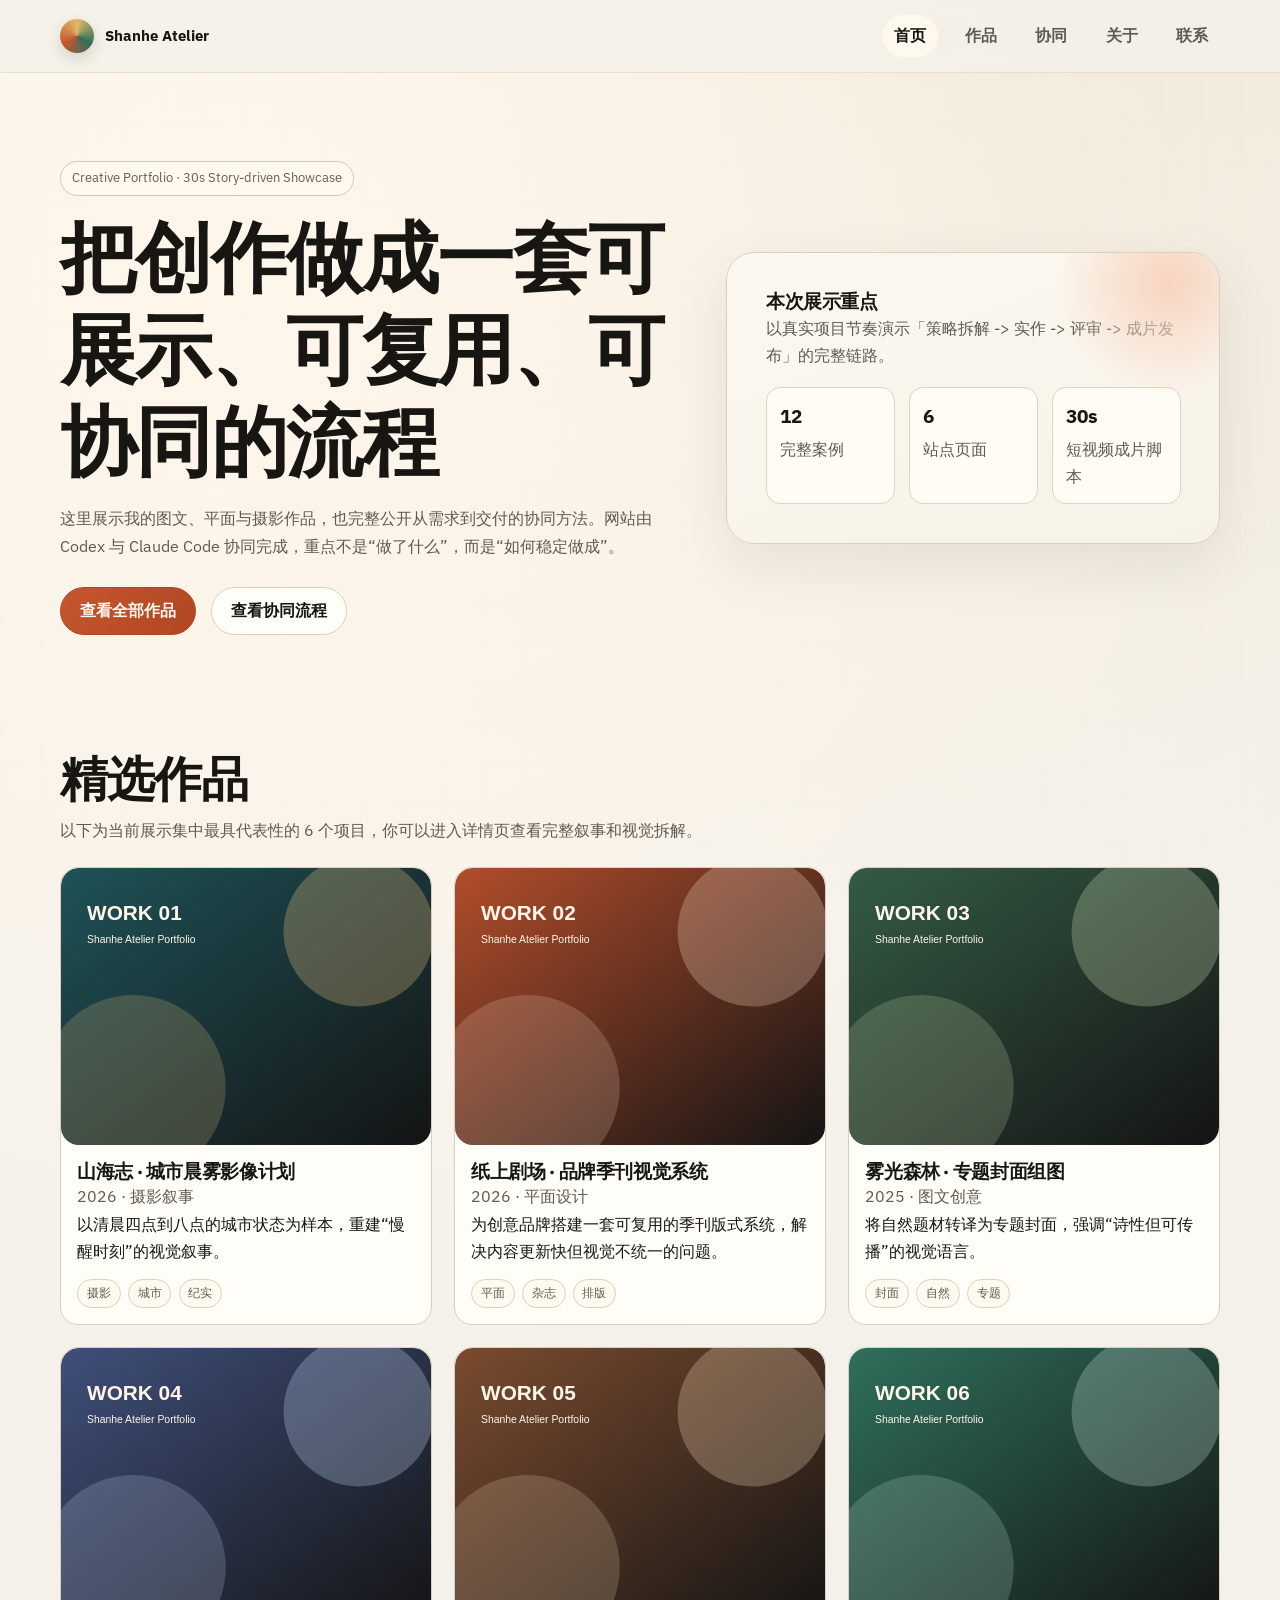
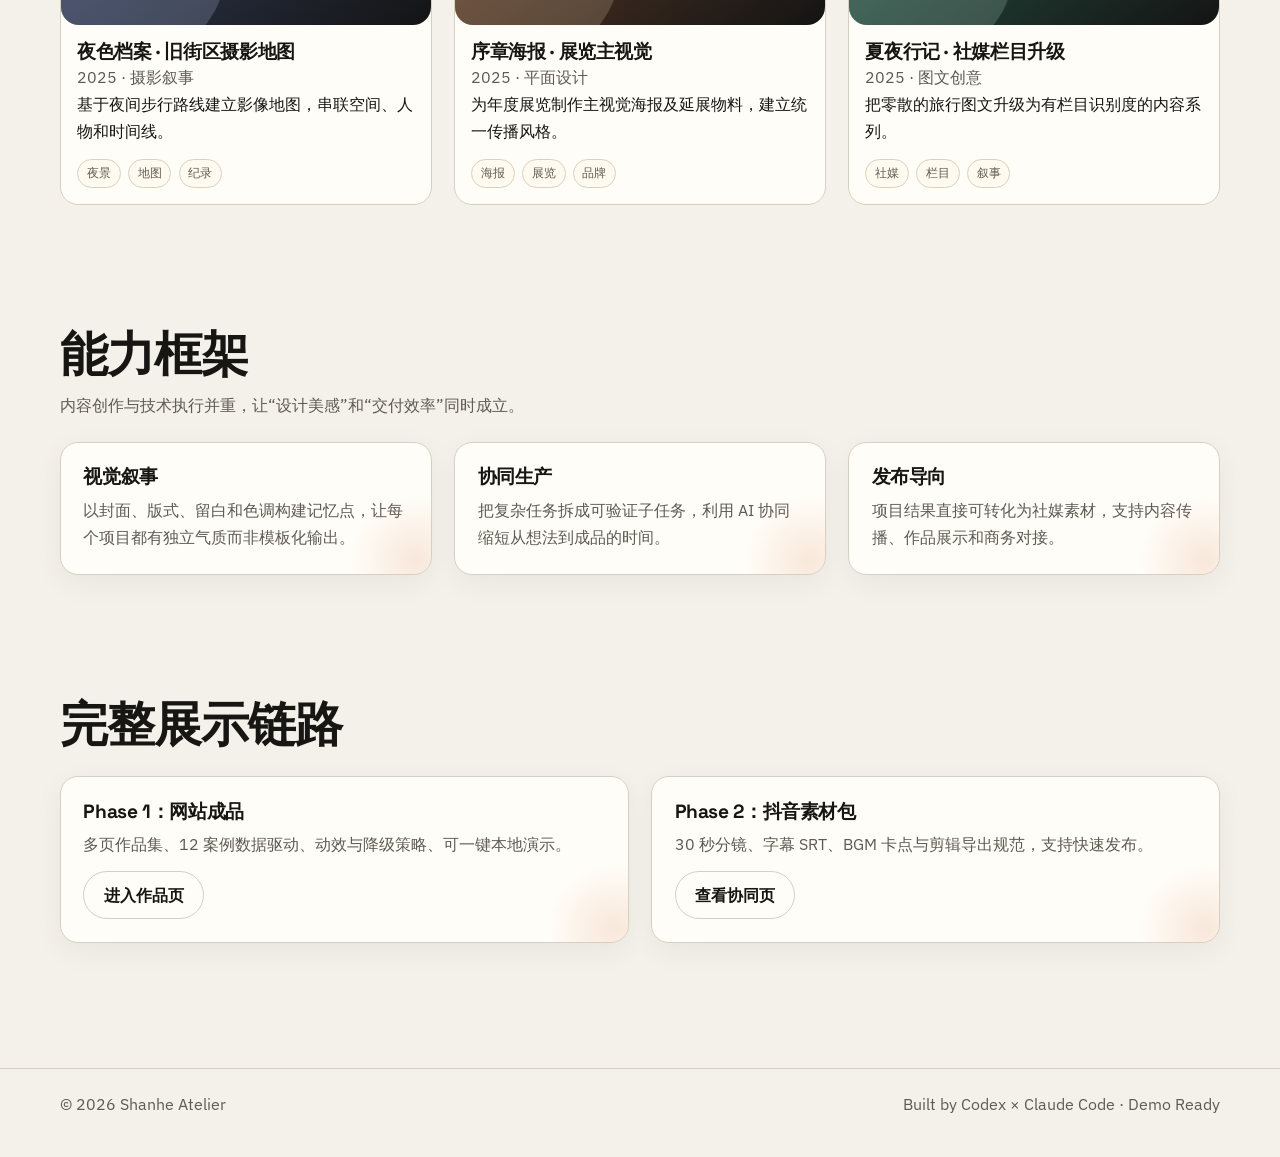
==== index.html @ 31ae5da5 "Add files via upload" ====
<!doctype html>
<html lang="zh-CN">
  <head>
    <meta charset="UTF-8">
    <meta name="viewport" content="width=device-width, initial-scale=1.0">
    <title>Shanhe Atelier · 个人创作作品集</title>
    <meta name="description" content="个人创作作品集官网，展示图文、平面与摄影案例，同时呈现 Codex 与 Claude Code 的协同创作能力。">
    <link rel="preconnect" href="https://fonts.googleapis.com">
    <link rel="preconnect" href="https://fonts.gstatic.com" crossorigin>
    <link href="https://fonts.googleapis.com/css2?family=IBM+Plex+Sans:wght@400;500;600;700&family=Space+Grotesk:wght@500;700&display=swap" rel="stylesheet">
    <link rel="stylesheet" href="./styles.css">
  </head>
  <body>
    <div class="site-shell">
      <header class="topbar">
        <div class="container topbar-inner">
          <a class="brand" href="index.html">
            <span class="brand-mark parallax"></span>
            <span>Shanhe Atelier</span>
          </a>
          <button class="menu-toggle" aria-label="展开菜单" aria-expanded="false">☰</button>
          <nav class="nav">
            <a href="index.html">首页</a>
            <a href="works.html">作品</a>
            <a href="collaboration.html">协同</a>
            <a href="about.html">关于</a>
            <a href="contact.html">联系</a>
          </nav>
        </div>
      </header>

      <main>
        <section class="hero">
          <div class="container hero-grid">
            <div>
              <span class="eyebrow reveal">Creative Portfolio · 30s Story-driven Showcase</span>
              <h1 class="reveal">把创作做成一套可展示、可复用、可协同的流程</h1>
              <p class="reveal">
                这里展示我的图文、平面与摄影作品，也完整公开从需求到交付的协同方法。网站由
                Codex 与 Claude Code 协同完成，重点不是“做了什么”，而是“如何稳定做成”。
              </p>
              <div class="hero-cta reveal">
                <a class="btn btn-primary" href="works.html">查看全部作品</a>
                <a class="btn" href="collaboration.html">查看协同流程</a>
              </div>
            </div>

            <aside class="hero-panel floaty reveal">
              <h3>本次展示重点</h3>
              <p class="muted">以真实项目节奏演示「策略拆解 -> 实作 -> 评审 -> 成片发布」的完整链路。</p>
              <div class="stats">
                <div class="stat">
                  <strong>12</strong>
                  <span class="muted">完整案例</span>
                </div>
                <div class="stat">
                  <strong>6</strong>
                  <span class="muted">站点页面</span>
                </div>
                <div class="stat">
                  <strong>30s</strong>
                  <span class="muted">短视频成片脚本</span>
                </div>
              </div>
            </aside>
          </div>
        </section>

        <section class="section">
          <div class="container">
            <div class="section-title reveal">
              <h2>精选作品</h2>
              <p>以下为当前展示集中最具代表性的 6 个项目，你可以进入详情页查看完整叙事和视觉拆解。</p>
            </div>
            <div id="featured-works" class="work-grid"></div>
          </div>
        </section>

        <section class="section">
          <div class="container">
            <div class="section-title reveal">
              <h2>能力框架</h2>
              <p>内容创作与技术执行并重，让“设计美感”和“交付效率”同时成立。</p>
            </div>
            <div class="grid-3 stagger">
              <article class="card reveal">
                <h3>视觉叙事</h3>
                <p>以封面、版式、留白和色调构建记忆点，让每个项目都有独立气质而非模板化输出。</p>
              </article>
              <article class="card reveal">
                <h3>协同生产</h3>
                <p>把复杂任务拆成可验证子任务，利用 AI 协同缩短从想法到成品的时间。</p>
              </article>
              <article class="card reveal">
                <h3>发布导向</h3>
                <p>项目结果直接可转化为社媒素材，支持内容传播、作品展示和商务对接。</p>
              </article>
            </div>
          </div>
        </section>

        <section class="section">
          <div class="container">
            <div class="section-title reveal">
              <h2>完整展示链路</h2>
            </div>
            <div class="grid-2">
              <article class="card reveal">
                <h3>Phase 1：网站成品</h3>
                <p>多页作品集、12 案例数据驱动、动效与降级策略、可一键本地演示。</p>
                <p style="margin-top:0.8rem;"><a class="btn" href="works.html">进入作品页</a></p>
              </article>
              <article class="card reveal">
                <h3>Phase 2：抖音素材包</h3>
                <p>30 秒分镜、字幕 SRT、BGM 卡点与剪辑导出规范，支持快速发布。</p>
                <p style="margin-top:0.8rem;"><a class="btn" href="collaboration.html">查看协同页</a></p>
              </article>
            </div>
          </div>
        </section>
      </main>

      <footer class="footer">
        <div class="container footer-inner">
          <p>© <span class="current-year"></span> Shanhe Atelier</p>
          <p>Built by Codex × Claude Code · Demo Ready</p>
        </div>
      </footer>
    </div>

    <script src="./data/works-data.js"></script>
    <script src="./data-loader.js"></script>
    <script src="./script.js"></script>
    <script src="./home.js"></script>
  </body>
</html>
---- styles.css ----
:root {
  --bg: #f4f1ea;
  --bg-alt: #ece6da;
  --surface: #fffdf7;
  --text: #171613;
  --muted: #5e5b53;
  --accent: #c4572f;
  --accent-soft: #f3d2bd;
  --line: #d7cfbf;
  --success: #2f6f5b;
  --shadow: 0 20px 60px rgba(23, 22, 19, 0.08);
  --radius: 18px;
  --radius-lg: 28px;
  --space-xs: 0.5rem;
  --space-sm: 0.9rem;
  --space-md: 1.4rem;
  --space-lg: 2.4rem;
  --space-xl: 4rem;
  --max: 1160px;
}

* {
  box-sizing: border-box;
}

html,
body {
  margin: 0;
  padding: 0;
}

body {
  font-family: "IBM Plex Sans", "Source Han Sans SC", "PingFang SC", sans-serif;
  background: radial-gradient(circle at 20% 10%, #fff6ea, transparent 44%),
    radial-gradient(circle at 80% 0%, #efe7d7, transparent 32%), var(--bg);
  color: var(--text);
  line-height: 1.7;
  min-height: 100vh;
  overflow-x: hidden;
}

h1,
h2,
h3,
h4 {
  font-family: "Space Grotesk", "Noto Sans SC", sans-serif;
  line-height: 1.2;
  letter-spacing: -0.02em;
  margin: 0;
}

p {
  margin: 0;
}

a {
  color: inherit;
  text-decoration: none;
}

img {
  max-width: 100%;
  display: block;
  border-radius: var(--radius);
}

.site-shell {
  position: relative;
}

.site-shell::before {
  content: "";
  position: fixed;
  inset: 0;
  pointer-events: none;
  opacity: 0.22;
  background-image: linear-gradient(
      to right,
      rgba(23, 22, 19, 0.02) 1px,
      transparent 1px
    ),
    linear-gradient(to bottom, rgba(23, 22, 19, 0.02) 1px, transparent 1px);
  background-size: 40px 40px;
  z-index: -2;
}

.container {
  width: min(var(--max), calc(100% - 2.4rem));
  margin: 0 auto;
}

.topbar {
  position: sticky;
  top: 0;
  z-index: 20;
  backdrop-filter: blur(8px);
  background: rgba(244, 241, 234, 0.84);
  border-bottom: 1px solid rgba(23, 22, 19, 0.08);
}

.topbar-inner {
  min-height: 72px;
  display: flex;
  align-items: center;
  justify-content: space-between;
  gap: var(--space-sm);
}

.brand {
  display: inline-flex;
  align-items: center;
  gap: 0.7rem;
  font-size: 0.95rem;
  font-weight: 700;
}

.brand-mark {
  width: 34px;
  aspect-ratio: 1;
  border-radius: 50%;
  background: conic-gradient(from 120deg, #2f6f5b, #c4572f, #e0b968, #2f6f5b);
  box-shadow: 0 6px 16px rgba(0, 0, 0, 0.14);
}

.menu-toggle {
  display: none;
  border: 1px solid var(--line);
  background: var(--surface);
  border-radius: 999px;
  min-height: 42px;
  min-width: 42px;
  cursor: pointer;
}

.nav {
  display: flex;
  gap: var(--space-sm);
  align-items: center;
}

.nav a {
  font-weight: 600;
  color: var(--muted);
  padding: 0.45rem 0.75rem;
  border-radius: 999px;
  transition: 0.35s ease;
}

.nav a:hover,
.nav a.is-active {
  color: var(--text);
  background: #fff8ec;
}

.hero {
  padding: 5.5rem 0 3.5rem;
  position: relative;
}

.hero-grid {
  display: grid;
  grid-template-columns: 1.12fr 0.88fr;
  gap: var(--space-lg);
  align-items: center;
}

.eyebrow {
  display: inline-flex;
  align-items: center;
  gap: 0.55rem;
  border-radius: 999px;
  border: 1px solid #d4c8b3;
  background: #fff9ef;
  color: #665f4f;
  padding: 0.32rem 0.7rem;
  font-size: 0.82rem;
  margin-bottom: 1rem;
}

.hero h1 {
  font-size: clamp(2.3rem, 6vw, 5rem);
  margin-bottom: 1rem;
}

.hero p {
  max-width: 62ch;
  color: var(--muted);
  font-size: 1.02rem;
}

.hero-cta {
  display: flex;
  flex-wrap: wrap;
  gap: var(--space-sm);
  margin-top: 1.7rem;
}

.btn {
  display: inline-flex;
  align-items: center;
  justify-content: center;
  gap: 0.45rem;
  border-radius: 999px;
  min-height: 48px;
  padding: 0 1.2rem;
  border: 1px solid var(--line);
  background: var(--surface);
  color: var(--text);
  font-weight: 700;
  transition: transform 0.25s ease, box-shadow 0.25s ease;
}

.btn:hover {
  transform: translateY(-2px);
  box-shadow: var(--shadow);
}

.btn-primary {
  background: linear-gradient(130deg, #c4572f, #b14621);
  border-color: #b14621;
  color: #fff8f3;
}

.hero-panel {
  border: 1px solid var(--line);
  background: linear-gradient(160deg, #fdf8ef, #f7f2e8);
  border-radius: var(--radius-lg);
  box-shadow: var(--shadow);
  padding: var(--space-lg);
  position: relative;
  overflow: hidden;
}

.hero-panel::after {
  content: "";
  position: absolute;
  width: 220px;
  height: 220px;
  border-radius: 50%;
  right: -60px;
  top: -80px;
  background: radial-gradient(circle, #f7d4bf, transparent 72%);
}

.stats {
  margin-top: 1.1rem;
  display: grid;
  grid-template-columns: repeat(3, minmax(0, 1fr));
  gap: var(--space-sm);
}

.stat {
  border: 1px solid #ddd3c2;
  border-radius: 14px;
  padding: 0.8rem;
  background: #fffbf5;
}

.stat strong {
  display: block;
  font-size: 1.2rem;
  margin-bottom: 0.2rem;
}

.section {
  padding: 3.8rem 0;
}

.section-title {
  margin-bottom: 1.4rem;
}

.section-title h2 {
  font-size: clamp(1.6rem, 4.6vw, 3rem);
  margin-bottom: 0.5rem;
}

.section-title p {
  color: var(--muted);
}

.grid-3 {
  display: grid;
  grid-template-columns: repeat(3, minmax(0, 1fr));
  gap: var(--space-md);
}

.grid-2 {
  display: grid;
  grid-template-columns: repeat(2, minmax(0, 1fr));
  gap: var(--space-md);
}

.grid-1 {
  display: grid;
  grid-template-columns: 1fr;
  gap: var(--space-md);
}

.card {
  border: 1px solid var(--line);
  background: var(--surface);
  border-radius: var(--radius);
  padding: var(--space-md);
  box-shadow: 0 8px 30px rgba(23, 22, 19, 0.05);
  position: relative;
  overflow: hidden;
}

.card::before {
  content: "";
  position: absolute;
  width: 130px;
  height: 130px;
  border-radius: 50%;
  right: -50px;
  bottom: -52px;
  background: radial-gradient(circle, rgba(228, 162, 127, 0.24), transparent 70%);
}

.card h3 {
  font-size: 1.2rem;
  margin-bottom: 0.55rem;
}

.card p {
  color: var(--muted);
}

.work-grid {
  display: grid;
  grid-template-columns: repeat(3, minmax(0, 1fr));
  gap: var(--space-md);
}

.work-card {
  border: 1px solid var(--line);
  border-radius: var(--radius);
  background: var(--surface);
  overflow: hidden;
  transition: transform 0.35s ease, box-shadow 0.35s ease;
}

.work-card:hover {
  transform: translateY(-6px) scale(1.01);
  box-shadow: var(--shadow);
}

.work-cover {
  aspect-ratio: 4 / 3;
  overflow: hidden;
}

.work-cover img {
  width: 100%;
  height: 100%;
  object-fit: cover;
  transition: transform 0.8s ease;
}

.work-card:hover .work-cover img {
  transform: scale(1.08);
}

.work-body {
  padding: 1rem;
}

.chip-row {
  display: flex;
  flex-wrap: wrap;
  gap: 0.45rem;
  margin-top: 0.85rem;
}

.chip {
  border: 1px solid #d9d0bf;
  border-radius: 999px;
  padding: 0.2rem 0.55rem;
  font-size: 0.76rem;
  color: #5f5c53;
  background: #fffaf0;
}

.filter-bar {
  display: flex;
  flex-wrap: wrap;
  gap: 0.6rem;
  margin: 1.1rem 0 1.4rem;
}

.filter-btn {
  border: 1px solid var(--line);
  border-radius: 999px;
  background: var(--surface);
  color: #4e4a41;
  padding: 0.45rem 0.95rem;
  cursor: pointer;
  font-weight: 700;
  transition: 0.22s ease;
}

.filter-btn.active,
.filter-btn:hover {
  background: #2f6f5b;
  border-color: #2f6f5b;
  color: #f6f4eb;
}

.timeline {
  position: relative;
  padding-left: 1rem;
}

.timeline::before {
  content: "";
  position: absolute;
  left: 0.24rem;
  top: 0.6rem;
  bottom: 0.6rem;
  width: 2px;
  background: linear-gradient(#c4572f, #2f6f5b);
}

.timeline-item {
  position: relative;
  border: 1px solid var(--line);
  border-radius: var(--radius);
  background: var(--surface);
  padding: 1rem;
  margin-bottom: 1rem;
}

.timeline-item::before {
  content: "";
  position: absolute;
  width: 12px;
  height: 12px;
  border-radius: 50%;
  left: -1.43rem;
  top: 1.2rem;
  background: #c4572f;
  border: 2px solid #fff7ee;
}

.kpi-row {
  display: grid;
  grid-template-columns: repeat(4, minmax(0, 1fr));
  gap: var(--space-sm);
}

.kpi {
  border-radius: var(--radius);
  border: 1px solid var(--line);
  background: #fff9ef;
  padding: 0.9rem;
}

.kpi strong {
  font-size: 1.3rem;
  display: block;
}

.detail-hero {
  padding: 3rem 0 1.4rem;
}

.detail-meta {
  display: flex;
  flex-wrap: wrap;
  gap: 0.6rem;
  margin-top: 0.75rem;
}

.detail-gallery {
  margin-top: 1.2rem;
  display: grid;
  grid-template-columns: repeat(3, minmax(0, 1fr));
  gap: 0.9rem;
}

.detail-story {
  margin-top: 1.2rem;
  padding: 1.2rem;
  border-radius: var(--radius);
  border: 1px solid var(--line);
  background: #fffbf6;
  white-space: pre-line;
}

.detail-nav {
  margin-top: 1.3rem;
  display: flex;
  justify-content: space-between;
  gap: var(--space-sm);
}

.footer {
  margin-top: var(--space-xl);
  border-top: 1px solid var(--line);
  padding: 1.4rem 0 2.4rem;
  color: var(--muted);
}

.footer-inner {
  display: flex;
  flex-wrap: wrap;
  justify-content: space-between;
  align-items: center;
  gap: var(--space-sm);
}

.muted {
  color: var(--muted);
}

.reveal {
  opacity: 0;
  transform: translateY(24px);
  transition: transform 0.8s cubic-bezier(0.17, 0.67, 0.2, 1), opacity 0.8s ease;
}

.reveal.in-view {
  opacity: 1;
  transform: translateY(0);
}

.floaty {
  animation: drift 7.5s ease-in-out infinite;
}

@keyframes drift {
  0%,
  100% {
    transform: translateY(0);
  }
  50% {
    transform: translateY(-10px);
  }
}

.stagger > * {
  transition-delay: calc(var(--idx, 0) * 100ms);
}

.empty-state {
  border-radius: var(--radius);
  border: 1px dashed #cfbca0;
  background: #fff9ef;
  padding: 1.4rem;
  color: #5e5b53;
}

@media (max-width: 1080px) {
  .hero-grid,
  .grid-3,
  .work-grid,
  .kpi-row {
    grid-template-columns: repeat(2, minmax(0, 1fr));
  }
}

@media (max-width: 760px) {
  .container {
    width: min(var(--max), calc(100% - 1.3rem));
  }

  .menu-toggle {
    display: inline-flex;
    align-items: center;
    justify-content: center;
  }

  .nav {
    position: absolute;
    right: 0.8rem;
    top: 65px;
    border: 1px solid var(--line);
    border-radius: 15px;
    background: #fffdf7;
    box-shadow: var(--shadow);
    padding: 0.35rem;
    display: none;
    flex-direction: column;
    align-items: stretch;
    width: min(82vw, 250px);
  }

  .nav.open {
    display: flex;
  }

  .hero {
    padding-top: 4rem;
  }

  .hero-grid,
  .grid-2,
  .grid-3,
  .work-grid,
  .detail-gallery,
  .kpi-row {
    grid-template-columns: 1fr;
  }

  .detail-nav {
    flex-direction: column;
  }
}

@media (prefers-reduced-motion: reduce) {
  *,
  *::before,
  *::after {
    animation: none !important;
    transition: none !important;
    scroll-behavior: auto !important;
  }

  .reveal {
    opacity: 1;
    transform: none;
  }
}
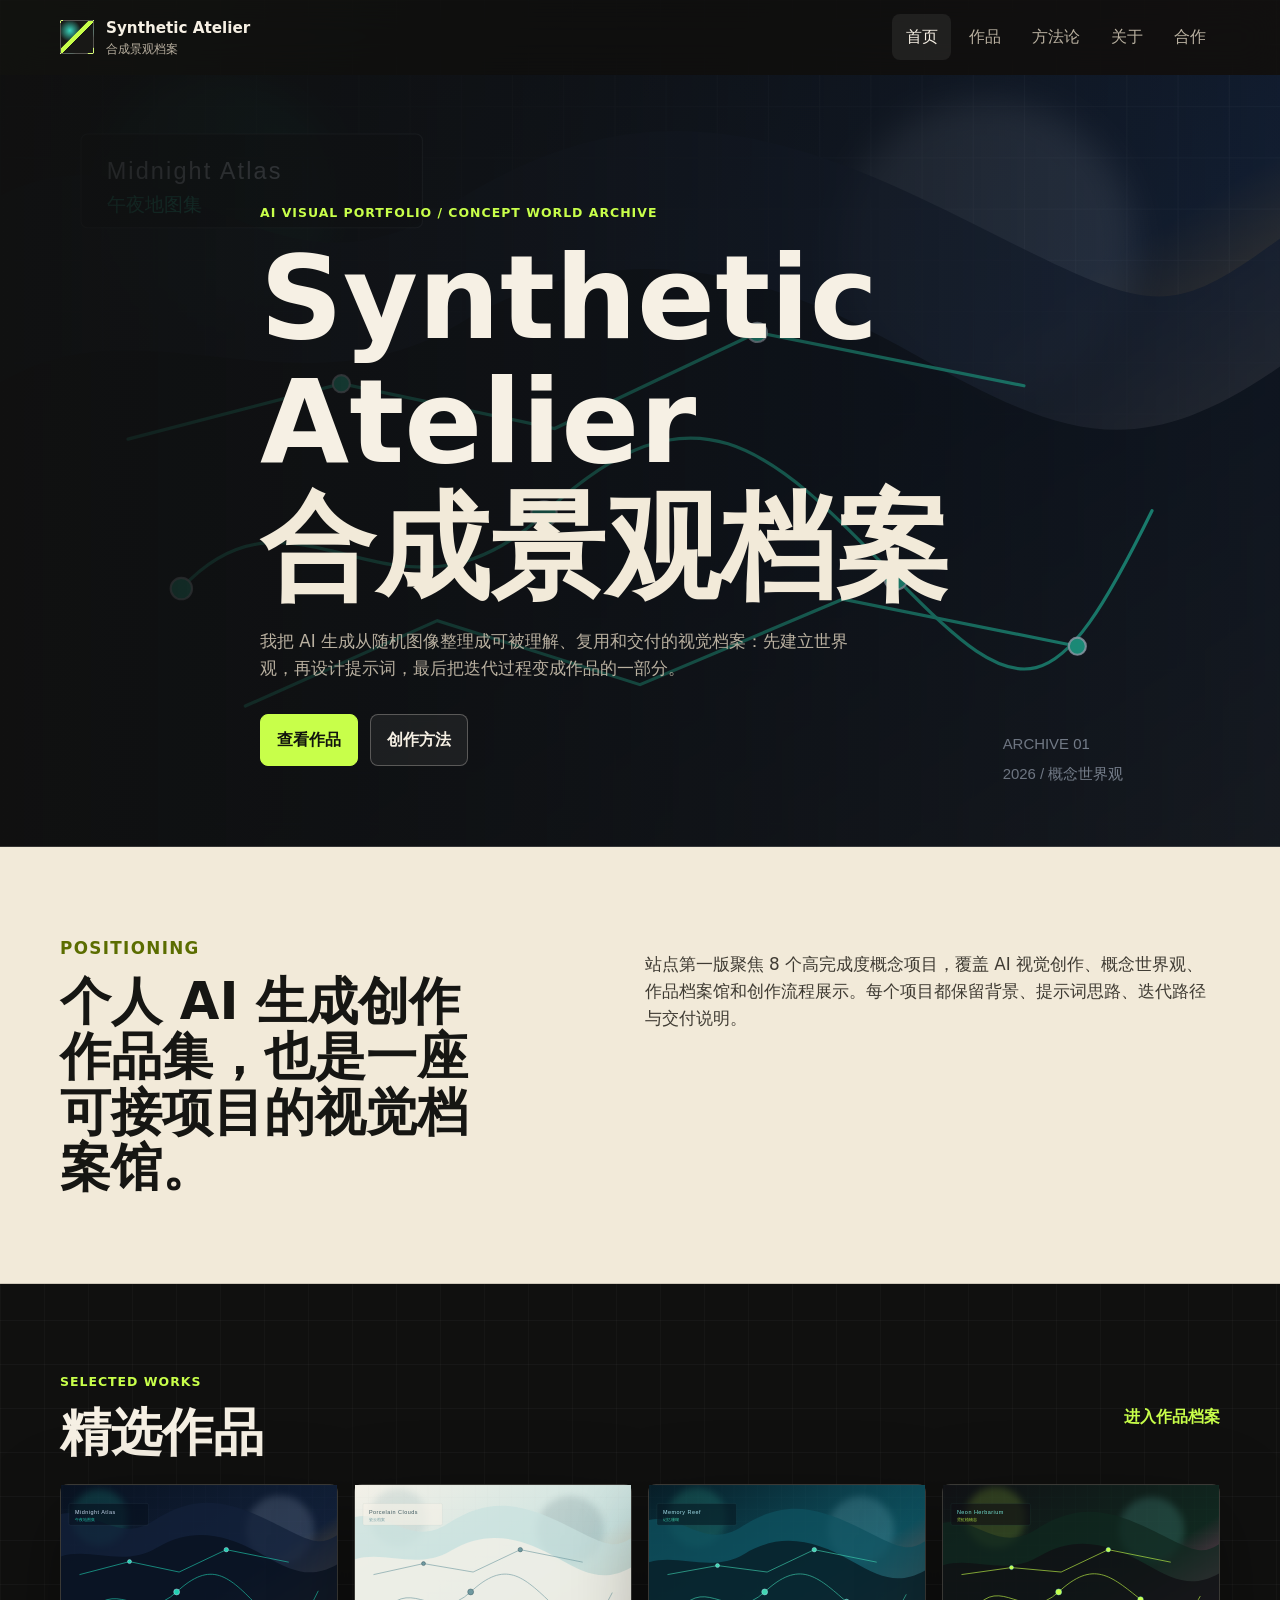
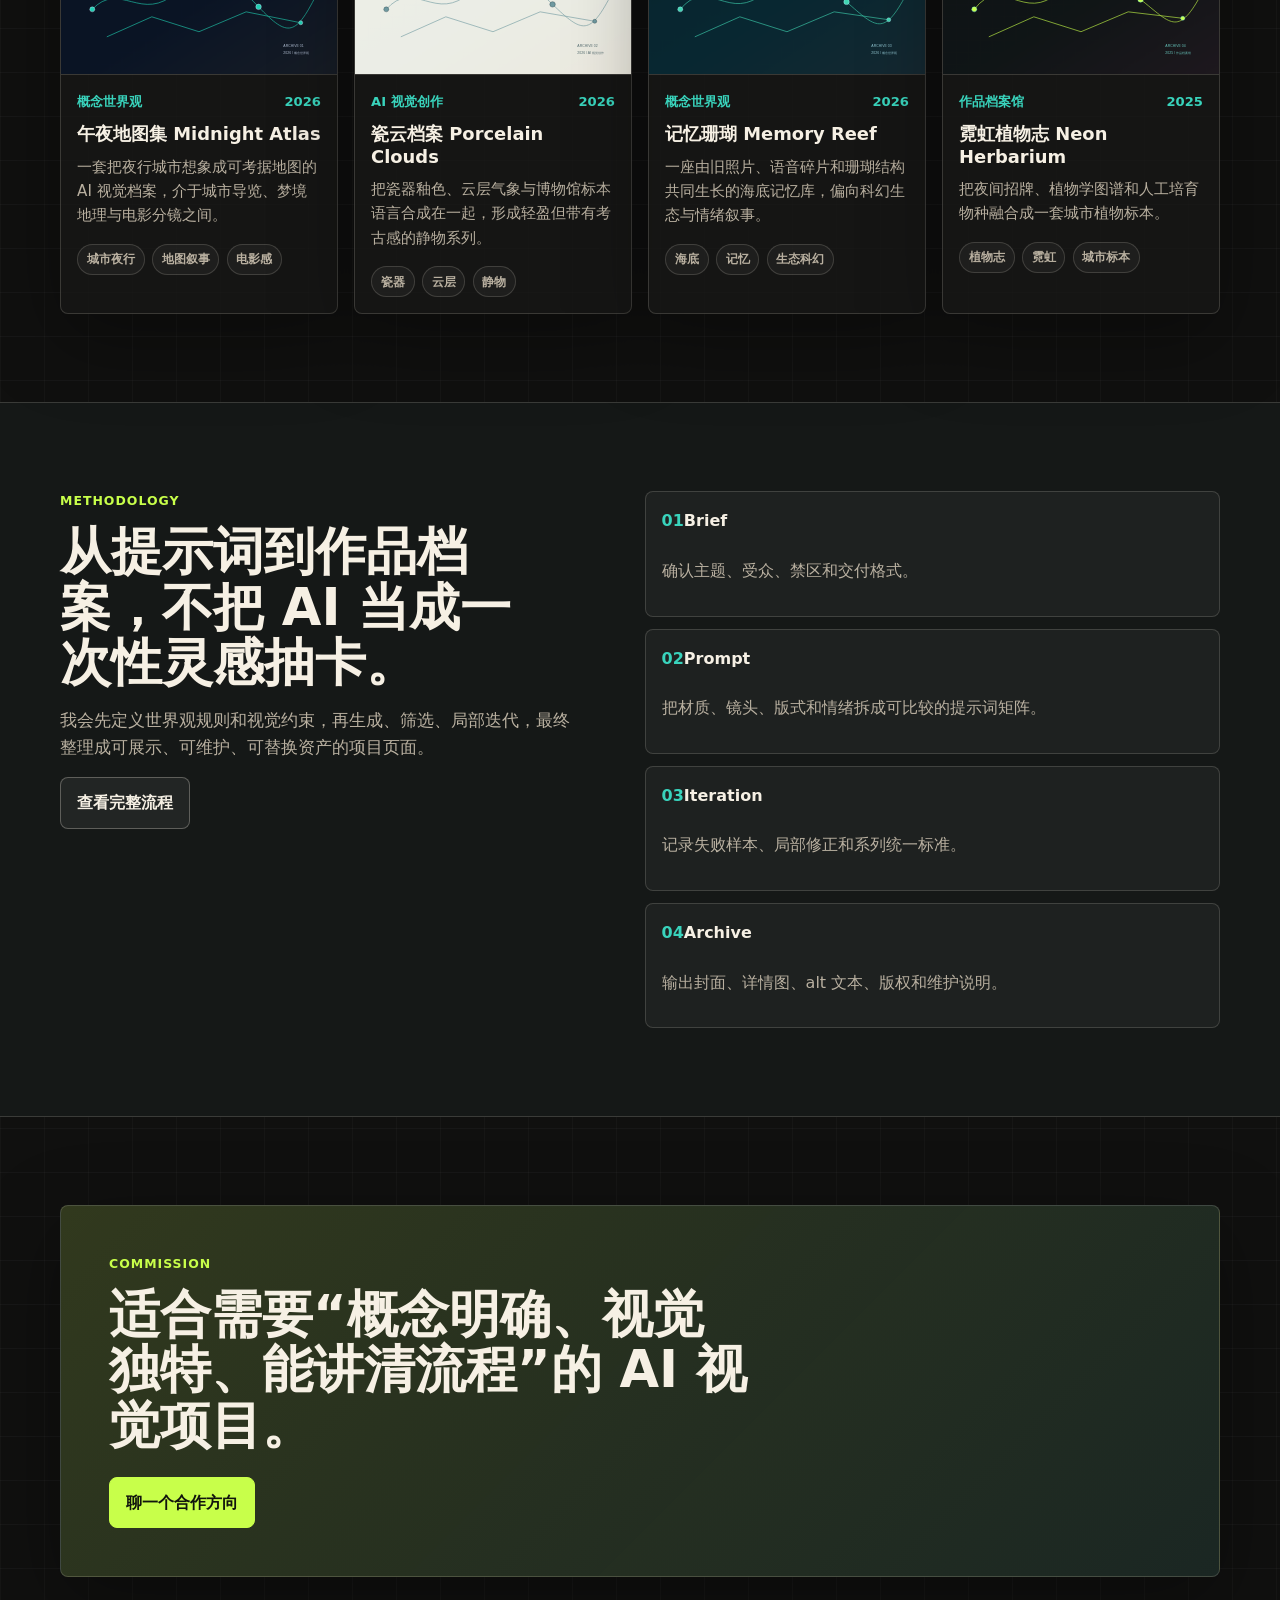
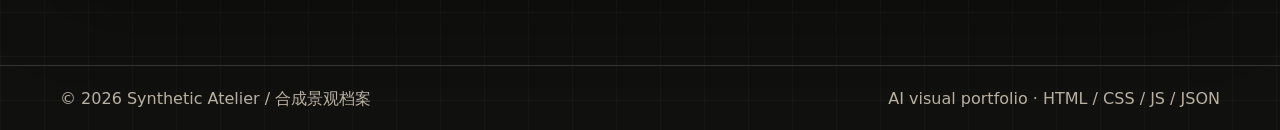
==== commit c64a585e: "feat: refresh ai portfolio site" ====
--- a/index.html
+++ b/index.html
@@ -3,134 +3,106 @@
   <head>
     <meta charset="UTF-8">
     <meta name="viewport" content="width=device-width, initial-scale=1.0">
-    <title>Shanhe Atelier · 个人创作作品集</title>
-    <meta name="description" content="个人创作作品集官网，展示图文、平面与摄影案例，同时呈现 Codex 与 Claude Code 的协同创作能力。">
-    <link rel="preconnect" href="https://fonts.googleapis.com">
-    <link rel="preconnect" href="https://fonts.gstatic.com" crossorigin>
-    <link href="https://fonts.googleapis.com/css2?family=IBM+Plex+Sans:wght@400;500;600;700&family=Space+Grotesk:wght@500;700&display=swap" rel="stylesheet">
+    <title>Synthetic Atelier / 合成景观档案</title>
+    <meta name="description" content="个人 AI 生成创作作品集，展示概念世界观、AI 视觉创作、作品档案和创作流程。">
     <link rel="stylesheet" href="./styles.css">
   </head>
   <body>
+    <a class="skip-link" href="#main">跳到主要内容</a>
     <div class="site-shell">
-      <header class="topbar">
-        <div class="container topbar-inner">
-          <a class="brand" href="index.html">
-            <span class="brand-mark parallax"></span>
-            <span>Shanhe Atelier</span>
+      <header class="topbar" id="topbar">
+        <div class="topbar-inner">
+          <a class="brand" href="index.html" aria-label="Synthetic Atelier 首页">
+            <span class="brand-mark" aria-hidden="true"></span>
+            <span><strong>Synthetic Atelier</strong><small>合成景观档案</small></span>
           </a>
-          <button class="menu-toggle" aria-label="展开菜单" aria-expanded="false">☰</button>
-          <nav class="nav">
-            <a href="index.html">首页</a>
-            <a href="works.html">作品</a>
-            <a href="collaboration.html">协同</a>
-            <a href="about.html">关于</a>
-            <a href="contact.html">联系</a>
+          <button class="menu-toggle" id="menuToggle" aria-label="展开菜单" aria-expanded="false" aria-controls="nav">
+            <span></span><span></span><span></span>
+          </button>
+          <nav class="nav" id="nav" aria-label="主导航">
+            <a href="index.html" aria-current="page" class="is-active">首页</a>
+              <a href="works.html">作品</a>
+              <a href="collaboration.html">方法论</a>
+              <a href="about.html">关于</a>
+              <a href="contact.html">合作</a>
           </nav>
         </div>
       </header>
 
-      <main>
-        <section class="hero">
-          <div class="container hero-grid">
+      <main id="main">
+        <section class="hero home-hero">
+          <div class="container hero-copy">
+            <p class="eyebrow">AI Visual Portfolio / Concept World Archive</p>
+            <h1>Synthetic Atelier<br><span>合成景观档案</span></h1>
+            <p class="hero-tagline">我把 AI 生成从随机图像整理成可被理解、复用和交付的视觉档案：先建立世界观，再设计提示词，最后把迭代过程变成作品的一部分。</p>
+            <div class="hero-actions">
+              <a class="btn btn-primary" href="works.html">查看作品</a>
+              <a class="btn" href="collaboration.html">创作方法</a>
+            </div>
+          </div>
+        </section>
+
+        <section class="section intro-band" aria-label="站点定位">
+          <div class="container intro-grid">
             <div>
-              <span class="eyebrow reveal">Creative Portfolio · 30s Story-driven Showcase</span>
-              <h1 class="reveal">把创作做成一套可展示、可复用、可协同的流程</h1>
-              <p class="reveal">
-                这里展示我的图文、平面与摄影作品，也完整公开从需求到交付的协同方法。网站由
-                Codex 与 Claude Code 协同完成，重点不是“做了什么”，而是“如何稳定做成”。
-              </p>
-              <div class="hero-cta reveal">
-                <a class="btn btn-primary" href="works.html">查看全部作品</a>
-                <a class="btn" href="collaboration.html">查看协同流程</a>
-              </div>
+              <p class="eyebrow">Positioning</p>
+              <h2>个人 AI 生成创作作品集，也是一座可接项目的视觉档案馆。</h2>
             </div>
-
-            <aside class="hero-panel floaty reveal">
-              <h3>本次展示重点</h3>
-              <p class="muted">以真实项目节奏演示「策略拆解 -> 实作 -> 评审 -> 成片发布」的完整链路。</p>
-              <div class="stats">
-                <div class="stat">
-                  <strong>12</strong>
-                  <span class="muted">完整案例</span>
-                </div>
-                <div class="stat">
-                  <strong>6</strong>
-                  <span class="muted">站点页面</span>
-                </div>
-                <div class="stat">
-                  <strong>30s</strong>
-                  <span class="muted">短视频成片脚本</span>
-                </div>
-              </div>
-            </aside>
+            <p>站点第一版聚焦 8 个高完成度概念项目，覆盖 AI 视觉创作、概念世界观、作品档案馆和创作流程展示。每个项目都保留背景、提示词思路、迭代路径与交付说明。</p>
           </div>
         </section>
 
         <section class="section">
           <div class="container">
-            <div class="section-title reveal">
-              <h2>精选作品</h2>
-              <p>以下为当前展示集中最具代表性的 6 个项目，你可以进入详情页查看完整叙事和视觉拆解。</p>
+            <div class="section-header">
+              <div>
+                <p class="eyebrow">Selected Works</p>
+                <h2>精选作品</h2>
+              </div>
+              <a class="text-link" href="works.html">进入作品档案</a>
             </div>
-            <div id="featured-works" class="work-grid"></div>
+            <div id="featuredWorks" class="work-grid featured-grid"></div>
+          </div>
+        </section>
+
+        <section class="section method-preview">
+          <div class="container method-layout">
+            <div>
+              <p class="eyebrow">Methodology</p>
+              <h2>从提示词到作品档案，不把 AI 当成一次性灵感抽卡。</h2>
+              <p class="muted">我会先定义世界观规则和视觉约束，再生成、筛选、局部迭代，最终整理成可展示、可维护、可替换资产的项目页面。</p>
+              <a class="btn" href="collaboration.html">查看完整流程</a>
+            </div>
+            <ol class="process-list">
+              <li><span>01</span><strong>Brief</strong><p>确认主题、受众、禁区和交付格式。</p></li>
+              <li><span>02</span><strong>Prompt</strong><p>把材质、镜头、版式和情绪拆成可比较的提示词矩阵。</p></li>
+              <li><span>03</span><strong>Iteration</strong><p>记录失败样本、局部修正和系列统一标准。</p></li>
+              <li><span>04</span><strong>Archive</strong><p>输出封面、详情图、alt 文本、版权和维护说明。</p></li>
+            </ol>
           </div>
         </section>
 
         <section class="section">
-          <div class="container">
-            <div class="section-title reveal">
-              <h2>能力框架</h2>
-              <p>内容创作与技术执行并重，让“设计美感”和“交付效率”同时成立。</p>
-            </div>
-            <div class="grid-3 stagger">
-              <article class="card reveal">
-                <h3>视觉叙事</h3>
-                <p>以封面、版式、留白和色调构建记忆点，让每个项目都有独立气质而非模板化输出。</p>
-              </article>
-              <article class="card reveal">
-                <h3>协同生产</h3>
-                <p>把复杂任务拆成可验证子任务，利用 AI 协同缩短从想法到成品的时间。</p>
-              </article>
-              <article class="card reveal">
-                <h3>发布导向</h3>
-                <p>项目结果直接可转化为社媒素材，支持内容传播、作品展示和商务对接。</p>
-              </article>
-            </div>
-          </div>
-        </section>
-
-        <section class="section">
-          <div class="container">
-            <div class="section-title reveal">
-              <h2>完整展示链路</h2>
-            </div>
-            <div class="grid-2">
-              <article class="card reveal">
-                <h3>Phase 1：网站成品</h3>
-                <p>多页作品集、12 案例数据驱动、动效与降级策略、可一键本地演示。</p>
-                <p style="margin-top:0.8rem;"><a class="btn" href="works.html">进入作品页</a></p>
-              </article>
-              <article class="card reveal">
-                <h3>Phase 2：抖音素材包</h3>
-                <p>30 秒分镜、字幕 SRT、BGM 卡点与剪辑导出规范，支持快速发布。</p>
-                <p style="margin-top:0.8rem;"><a class="btn" href="collaboration.html">查看协同页</a></p>
-              </article>
-            </div>
+          <div class="container cta-panel">
+            <p class="eyebrow">Commission</p>
+            <h2>适合需要“概念明确、视觉独特、能讲清流程”的 AI 视觉项目。</h2>
+            <a class="btn btn-primary" href="contact.html">聊一个合作方向</a>
           </div>
         </section>
       </main>
 
       <footer class="footer">
         <div class="container footer-inner">
-          <p>© <span class="current-year"></span> Shanhe Atelier</p>
-          <p>Built by Codex × Claude Code · Demo Ready</p>
+          <p>© <span class="current-year"></span> Synthetic Atelier / 合成景观档案</p>
+          <p>AI visual portfolio · HTML / CSS / JS / JSON</p>
         </div>
       </footer>
     </div>
 
-    <script src="./data/works-data.js"></script>
+    <script src="./safe-dom.js"></script>
     <script src="./data-loader.js"></script>
     <script src="./script.js"></script>
+    <script src="./data/works-data.js"></script>
     <script src="./home.js"></script>
   </body>
 </html>
--- a/styles.css
+++ b/styles.css
@@ -1,609 +1,895 @@
 :root {
-  --bg: #f4f1ea;
-  --bg-alt: #ece6da;
-  --surface: #fffdf7;
-  --text: #171613;
-  --muted: #5e5b53;
-  --accent: #c4572f;
-  --accent-soft: #f3d2bd;
-  --line: #d7cfbf;
-  --success: #2f6f5b;
-  --shadow: 0 20px 60px rgba(23, 22, 19, 0.08);
-  --radius: 18px;
-  --radius-lg: 28px;
-  --space-xs: 0.5rem;
-  --space-sm: 0.9rem;
-  --space-md: 1.4rem;
-  --space-lg: 2.4rem;
-  --space-xl: 4rem;
+  color-scheme: dark;
+  --bg: #10100f;
+  --panel: #181816;
+  --panel-2: #20201d;
+  --paper: #f2ead9;
+  --text: #f6f0e4;
+  --muted: #b9b0a0;
+  --line: rgba(246, 240, 228, 0.16);
+  --line-strong: rgba(246, 240, 228, 0.28);
+  --accent: #c8ff4a;
+  --accent-2: #39d3bc;
+  --accent-3: #ff7a59;
+  --shadow: 0 24px 80px rgba(0, 0, 0, 0.34);
+  --radius: 8px;
   --max: 1160px;
+  font-family: Inter, ui-sans-serif, system-ui, -apple-system, BlinkMacSystemFont, "Segoe UI", sans-serif;
 }
 
 * {
   box-sizing: border-box;
 }
 
-html,
+html {
+  scroll-behavior: smooth;
+}
+
 body {
   margin: 0;
-  padding: 0;
-}
-
-body {
-  font-family: "IBM Plex Sans", "Source Han Sans SC", "PingFang SC", sans-serif;
-  background: radial-gradient(circle at 20% 10%, #fff6ea, transparent 44%),
-    radial-gradient(circle at 80% 0%, #efe7d7, transparent 32%), var(--bg);
+  min-width: 320px;
+  background:
+    linear-gradient(rgba(255,255,255,.03) 1px, transparent 1px),
+    linear-gradient(90deg, rgba(255,255,255,.025) 1px, transparent 1px),
+    var(--bg);
+  background-size: 44px 44px;
   color: var(--text);
-  line-height: 1.7;
-  min-height: 100vh;
-  overflow-x: hidden;
-}
-
-h1,
-h2,
-h3,
-h4 {
-  font-family: "Space Grotesk", "Noto Sans SC", sans-serif;
-  line-height: 1.2;
-  letter-spacing: -0.02em;
-  margin: 0;
-}
-
-p {
-  margin: 0;
-}
-
-a {
-  color: inherit;
-  text-decoration: none;
-}
-
-img {
-  max-width: 100%;
-  display: block;
-  border-radius: var(--radius);
-}
-
-.site-shell {
-  position: relative;
-}
-
-.site-shell::before {
+  line-height: 1.6;
+}
+
+body::before {
   content: "";
   position: fixed;
   inset: 0;
   pointer-events: none;
-  opacity: 0.22;
-  background-image: linear-gradient(
-      to right,
-      rgba(23, 22, 19, 0.02) 1px,
-      transparent 1px
-    ),
-    linear-gradient(to bottom, rgba(23, 22, 19, 0.02) 1px, transparent 1px);
-  background-size: 40px 40px;
-  z-index: -2;
+  background: linear-gradient(135deg, rgba(200,255,74,.08), transparent 28%, rgba(255,122,89,.08) 72%, transparent);
+  opacity: .7;
+  z-index: -1;
+}
+
+a {
+  color: inherit;
+  text-decoration: none;
+}
+
+img {
+  display: block;
+  max-width: 100%;
+}
+
+button,
+input {
+  font: inherit;
+}
+
+:focus-visible {
+  outline: 3px solid var(--accent);
+  outline-offset: 4px;
+}
+
+.skip-link {
+  position: fixed;
+  left: 1rem;
+  top: 1rem;
+  z-index: 50;
+  padding: .7rem 1rem;
+  background: var(--accent);
+  color: #12120f;
+  transform: translateY(-140%);
+}
+
+.skip-link:focus {
+  transform: translateY(0);
+}
+
+.site-shell {
+  min-height: 100vh;
+  overflow: clip;
 }
 
 .container {
-  width: min(var(--max), calc(100% - 2.4rem));
-  margin: 0 auto;
+  width: min(var(--max), calc(100% - 40px));
+  margin-inline: auto;
+}
+
+.narrow {
+  max-width: 760px;
 }
 
 .topbar {
   position: sticky;
   top: 0;
   z-index: 20;
-  backdrop-filter: blur(8px);
-  background: rgba(244, 241, 234, 0.84);
-  border-bottom: 1px solid rgba(23, 22, 19, 0.08);
+  border-bottom: 1px solid transparent;
+  background: rgba(16, 16, 15, .74);
+  backdrop-filter: blur(18px);
+}
+
+.topbar.is-scrolled {
+  border-bottom-color: var(--line);
 }
 
 .topbar-inner {
-  min-height: 72px;
+  width: min(var(--max), calc(100% - 32px));
+  min-height: 74px;
+  margin-inline: auto;
   display: flex;
   align-items: center;
   justify-content: space-between;
-  gap: var(--space-sm);
+  gap: 1rem;
 }
 
 .brand {
   display: inline-flex;
   align-items: center;
-  gap: 0.7rem;
-  font-size: 0.95rem;
-  font-weight: 700;
+  gap: .75rem;
 }
 
 .brand-mark {
   width: 34px;
-  aspect-ratio: 1;
-  border-radius: 50%;
-  background: conic-gradient(from 120deg, #2f6f5b, #c4572f, #e0b968, #2f6f5b);
-  box-shadow: 0 6px 16px rgba(0, 0, 0, 0.14);
+  height: 34px;
+  border: 1px solid var(--line-strong);
+  background:
+    linear-gradient(135deg, transparent 42%, var(--accent) 43% 52%, transparent 53%),
+    radial-gradient(circle at 28% 30%, var(--accent-2), transparent 34%),
+    var(--panel);
+}
+
+.brand strong,
+.brand small {
+  display: block;
+}
+
+.brand strong {
+  font-size: .95rem;
+}
+
+.brand small {
+  color: var(--muted);
+  font-size: .72rem;
+}
+
+.nav {
+  display: flex;
+  gap: .25rem;
+  align-items: center;
+}
+
+.nav a {
+  padding: .65rem .85rem;
+  color: var(--muted);
+  border-radius: var(--radius);
+}
+
+.nav a:hover,
+.nav a.is-active,
+.nav a[aria-current="page"] {
+  color: var(--text);
+  background: rgba(255,255,255,.07);
 }
 
 .menu-toggle {
   display: none;
+  width: 42px;
+  height: 42px;
   border: 1px solid var(--line);
-  background: var(--surface);
-  border-radius: 999px;
-  min-height: 42px;
-  min-width: 42px;
-  cursor: pointer;
-}
-
-.nav {
+  background: var(--panel);
+  color: var(--text);
+  border-radius: var(--radius);
+}
+
+.menu-toggle span {
+  display: block;
+  width: 18px;
+  height: 2px;
+  margin: 4px auto;
+  background: currentColor;
+}
+
+.hero,
+.page-hero,
+.work-hero {
+  position: relative;
+  border-bottom: 1px solid var(--line);
+}
+
+.home-hero {
+  min-height: 82vh;
+  display: grid;
+  align-items: end;
+  padding: 8rem 0 5rem;
+  background:
+    linear-gradient(90deg, rgba(16,16,15,.94) 0%, rgba(16,16,15,.72) 42%, rgba(16,16,15,.24) 100%),
+    url("./assets/works/midnight-atlas/cover.svg") center / cover no-repeat;
+}
+
+.hero-copy {
+  max-width: 760px;
+}
+
+.eyebrow {
+  margin: 0 0 .8rem;
+  color: var(--accent);
+  font-size: .78rem;
+  font-weight: 800;
+  letter-spacing: .08em;
+  text-transform: uppercase;
+}
+
+h1,
+h2,
+h3,
+p {
+  overflow-wrap: anywhere;
+}
+
+h1,
+h2,
+h3 {
+  margin: 0;
+  line-height: 1.08;
+}
+
+h1 {
+  font-size: clamp(3rem, 9vw, 7.4rem);
+  max-width: 10ch;
+}
+
+h1 span,
+.title-en {
+  color: var(--paper);
+}
+
+h2 {
+  font-size: clamp(2rem, 4vw, 4rem);
+  max-width: 13ch;
+}
+
+h3 {
+  font-size: 1.25rem;
+}
+
+.hero-tagline,
+.page-hero p,
+.work-hero p,
+.intro-grid p,
+.muted {
+  color: var(--muted);
+  font-size: 1.05rem;
+}
+
+.hero-tagline {
+  max-width: 58ch;
+  margin: 1.2rem 0 0;
+}
+
+.hero-actions,
+.section-header,
+.tag-row,
+.work-meta-line,
+.footer-inner,
+.detail-nav {
   display: flex;
-  gap: var(--space-sm);
   align-items: center;
-}
-
-.nav a {
-  font-weight: 600;
-  color: var(--muted);
-  padding: 0.45rem 0.75rem;
-  border-radius: 999px;
-  transition: 0.35s ease;
-}
-
-.nav a:hover,
-.nav a.is-active {
-  color: var(--text);
-  background: #fff8ec;
-}
-
-.hero {
-  padding: 5.5rem 0 3.5rem;
-  position: relative;
-}
-
-.hero-grid {
-  display: grid;
-  grid-template-columns: 1.12fr 0.88fr;
-  gap: var(--space-lg);
-  align-items: center;
-}
-
-.eyebrow {
-  display: inline-flex;
-  align-items: center;
-  gap: 0.55rem;
-  border-radius: 999px;
-  border: 1px solid #d4c8b3;
-  background: #fff9ef;
-  color: #665f4f;
-  padding: 0.32rem 0.7rem;
-  font-size: 0.82rem;
-  margin-bottom: 1rem;
-}
-
-.hero h1 {
-  font-size: clamp(2.3rem, 6vw, 5rem);
-  margin-bottom: 1rem;
-}
-
-.hero p {
-  max-width: 62ch;
-  color: var(--muted);
-  font-size: 1.02rem;
-}
-
-.hero-cta {
-  display: flex;
+  gap: .75rem;
   flex-wrap: wrap;
-  gap: var(--space-sm);
-  margin-top: 1.7rem;
+}
+
+.hero-actions {
+  margin-top: 2rem;
 }
 
 .btn {
   display: inline-flex;
   align-items: center;
   justify-content: center;
-  gap: 0.45rem;
-  border-radius: 999px;
-  min-height: 48px;
-  padding: 0 1.2rem;
+  min-height: 44px;
+  padding: .75rem 1rem;
+  border: 1px solid var(--line-strong);
+  border-radius: var(--radius);
+  background: rgba(255,255,255,.06);
+  color: var(--text);
+  font-weight: 800;
+}
+
+.btn:hover {
+  border-color: var(--accent);
+  transform: translateY(-1px);
+}
+
+.btn-primary {
+  background: var(--accent);
+  color: #11140d;
+  border-color: var(--accent);
+}
+
+.text-link {
+  color: var(--accent);
+  font-weight: 800;
+}
+
+.section {
+  padding: 5.5rem 0;
+  opacity: 0;
+  transform: translateY(18px);
+  transition: opacity .55s ease, transform .55s ease;
+}
+
+.section.is-visible,
+.work-card.is-visible,
+.capability-card.is-visible,
+.timeline-item.is-visible {
+  opacity: 1;
+  transform: none;
+}
+
+.section-header {
+  justify-content: space-between;
+  margin-bottom: 1.5rem;
+}
+
+.section-header h2 {
+  margin-top: .25rem;
+}
+
+.intro-band {
+  background: var(--paper);
+  color: #161613;
+  border-bottom: 1px solid rgba(0,0,0,.14);
+}
+
+.intro-band .eyebrow {
+  color: #5b6d00;
+}
+
+.intro-grid,
+.two-column,
+.method-layout,
+.detail-layout,
+.work-hero-grid {
+  display: grid;
+  grid-template-columns: minmax(0, .95fr) minmax(0, 1.05fr);
+  gap: clamp(2rem, 5vw, 4rem);
+  align-items: start;
+}
+
+.intro-grid h2 {
+  max-width: 12ch;
+}
+
+.intro-grid p {
+  color: #3f3b33;
+}
+
+.work-grid {
+  display: grid;
+  grid-template-columns: repeat(3, minmax(0, 1fr));
+  gap: 1rem;
+}
+
+.featured-grid {
+  grid-template-columns: repeat(4, minmax(0, 1fr));
+}
+
+.work-card,
+.capability-card,
+.profile-card,
+.contact-panel,
+.stack-item,
+.timeline-item,
+.detail-aside,
+.cta-panel,
+.empty-state {
   border: 1px solid var(--line);
-  background: var(--surface);
-  color: var(--text);
-  font-weight: 700;
-  transition: transform 0.25s ease, box-shadow 0.25s ease;
-}
-
-.btn:hover {
-  transform: translateY(-2px);
+  border-radius: var(--radius);
+  background: rgba(24,24,22,.78);
   box-shadow: var(--shadow);
 }
 
-.btn-primary {
-  background: linear-gradient(130deg, #c4572f, #b14621);
-  border-color: #b14621;
-  color: #fff8f3;
-}
-
-.hero-panel {
-  border: 1px solid var(--line);
-  background: linear-gradient(160deg, #fdf8ef, #f7f2e8);
-  border-radius: var(--radius-lg);
-  box-shadow: var(--shadow);
-  padding: var(--space-lg);
-  position: relative;
+.work-card,
+.capability-card,
+.timeline-item {
+  opacity: 0;
+  transform: translateY(14px);
+  transition: opacity .45s ease, transform .45s ease, border-color .2s ease;
+}
+
+.work-card:hover,
+.capability-card:hover {
+  border-color: var(--line-strong);
+}
+
+.work-thumb {
+  display: block;
+  aspect-ratio: 16 / 11;
   overflow: hidden;
-}
-
-.hero-panel::after {
-  content: "";
-  position: absolute;
-  width: 220px;
-  height: 220px;
-  border-radius: 50%;
-  right: -60px;
-  top: -80px;
-  background: radial-gradient(circle, #f7d4bf, transparent 72%);
-}
-
-.stats {
-  margin-top: 1.1rem;
-  display: grid;
-  grid-template-columns: repeat(3, minmax(0, 1fr));
-  gap: var(--space-sm);
-}
-
-.stat {
-  border: 1px solid #ddd3c2;
-  border-radius: 14px;
-  padding: 0.8rem;
-  background: #fffbf5;
-}
-
-.stat strong {
-  display: block;
-  font-size: 1.2rem;
-  margin-bottom: 0.2rem;
-}
-
-.section {
-  padding: 3.8rem 0;
-}
-
-.section-title {
-  margin-bottom: 1.4rem;
-}
-
-.section-title h2 {
-  font-size: clamp(1.6rem, 4.6vw, 3rem);
-  margin-bottom: 0.5rem;
-}
-
-.section-title p {
-  color: var(--muted);
-}
-
-.grid-3 {
-  display: grid;
-  grid-template-columns: repeat(3, minmax(0, 1fr));
-  gap: var(--space-md);
-}
-
-.grid-2 {
-  display: grid;
-  grid-template-columns: repeat(2, minmax(0, 1fr));
-  gap: var(--space-md);
-}
-
-.grid-1 {
-  display: grid;
-  grid-template-columns: 1fr;
-  gap: var(--space-md);
-}
-
-.card {
-  border: 1px solid var(--line);
-  background: var(--surface);
-  border-radius: var(--radius);
-  padding: var(--space-md);
-  box-shadow: 0 8px 30px rgba(23, 22, 19, 0.05);
-  position: relative;
-  overflow: hidden;
-}
-
-.card::before {
-  content: "";
-  position: absolute;
-  width: 130px;
-  height: 130px;
-  border-radius: 50%;
-  right: -50px;
-  bottom: -52px;
-  background: radial-gradient(circle, rgba(228, 162, 127, 0.24), transparent 70%);
-}
-
-.card h3 {
-  font-size: 1.2rem;
-  margin-bottom: 0.55rem;
-}
-
-.card p {
-  color: var(--muted);
-}
-
-.work-grid {
-  display: grid;
-  grid-template-columns: repeat(3, minmax(0, 1fr));
-  gap: var(--space-md);
-}
-
-.work-card {
-  border: 1px solid var(--line);
-  border-radius: var(--radius);
-  background: var(--surface);
-  overflow: hidden;
-  transition: transform 0.35s ease, box-shadow 0.35s ease;
-}
-
-.work-card:hover {
-  transform: translateY(-6px) scale(1.01);
-  box-shadow: var(--shadow);
-}
-
-.work-cover {
-  aspect-ratio: 4 / 3;
-  overflow: hidden;
-}
-
-.work-cover img {
+  border-bottom: 1px solid var(--line);
+}
+
+.work-thumb img,
+.work-hero-image,
+.detail-gallery img {
   width: 100%;
   height: 100%;
   object-fit: cover;
-  transition: transform 0.8s ease;
-}
-
-.work-card:hover .work-cover img {
-  transform: scale(1.08);
-}
-
-.work-body {
+}
+
+.work-card-body {
   padding: 1rem;
 }
 
-.chip-row {
-  display: flex;
-  flex-wrap: wrap;
-  gap: 0.45rem;
-  margin-top: 0.85rem;
-}
-
-.chip {
-  border: 1px solid #d9d0bf;
+.work-card h2,
+.work-card h3 {
+  margin: .7rem 0 .55rem;
+  font-size: 1.12rem;
+  line-height: 1.25;
+}
+
+.work-card p {
+  margin: 0 0 1rem;
+  color: var(--muted);
+  font-size: .95rem;
+}
+
+.work-meta-line {
+  justify-content: space-between;
+  color: var(--accent-2);
+  font-size: .82rem;
+  font-weight: 800;
+}
+
+.tag-row {
+  gap: .45rem;
+}
+
+.tag,
+.filter-chip {
+  display: inline-flex;
+  align-items: center;
+  min-height: 30px;
+  padding: .3rem .55rem;
+  border: 1px solid var(--line);
   border-radius: 999px;
-  padding: 0.2rem 0.55rem;
-  font-size: 0.76rem;
-  color: #5f5c53;
-  background: #fffaf0;
+  color: var(--muted);
+  background: rgba(255,255,255,.04);
+  font-size: .78rem;
+  font-weight: 700;
+}
+
+.method-preview {
+  background: #151817;
+  border-block: 1px solid var(--line);
+}
+
+.process-list {
+  margin: 0;
+  padding: 0;
+  list-style: none;
+  display: grid;
+  gap: .75rem;
+}
+
+.process-list li {
+  padding: 1rem;
+  border: 1px solid var(--line);
+  border-radius: var(--radius);
+  background: rgba(255,255,255,.04);
+}
+
+.process-list span {
+  display: inline-block;
+  margin-bottom: .5rem;
+  color: var(--accent-2);
+  font-weight: 900;
+}
+
+.process-list p,
+.capability-card p,
+.stack-item p,
+.timeline-item p,
+.contact-panel p,
+.profile-card p {
+  color: var(--muted);
+}
+
+.cta-panel {
+  padding: clamp(1.5rem, 4vw, 3rem);
+  background:
+    linear-gradient(135deg, rgba(200,255,74,.14), rgba(57,211,188,.08)),
+    var(--panel);
+}
+
+.cta-panel h2 {
+  max-width: 18ch;
+  margin-bottom: 1.5rem;
+}
+
+.page-hero {
+  padding: 7.5rem 0 3.5rem;
+}
+
+.page-hero h1 {
+  max-width: 11ch;
+  margin-bottom: 1rem;
+}
+
+.archive-section {
+  padding-top: 2.5rem;
+}
+
+.works-tools {
+  position: sticky;
+  top: 74px;
+  z-index: 8;
+  display: grid;
+  gap: .8rem;
+  margin-bottom: 1.25rem;
+  padding: 1rem;
+  border: 1px solid var(--line);
+  border-radius: var(--radius);
+  background: rgba(16,16,15,.88);
+  backdrop-filter: blur(14px);
+}
+
+.search-field {
+  display: grid;
+  gap: .35rem;
+  color: var(--muted);
+  font-weight: 800;
+}
+
+.search-field input {
+  width: 100%;
+  min-height: 48px;
+  border: 1px solid var(--line-strong);
+  border-radius: var(--radius);
+  background: #0d0d0c;
+  color: var(--text);
+  padding: 0 .9rem;
 }
 
 .filter-bar {
   display: flex;
   flex-wrap: wrap;
-  gap: 0.6rem;
-  margin: 1.1rem 0 1.4rem;
-}
-
-.filter-btn {
+  gap: .5rem;
+}
+
+.filter-chip {
+  cursor: pointer;
+}
+
+.filter-chip.is-active {
+  background: var(--accent);
+  color: #11140d;
+  border-color: var(--accent);
+}
+
+.result-count {
+  margin: 0;
+  color: var(--muted);
+}
+
+.empty-state {
+  grid-column: 1 / -1;
+  padding: 2rem;
+}
+
+.work-hero {
+  padding: 7.5rem 0 3rem;
+}
+
+.work-hero-grid {
+  align-items: center;
+}
+
+.work-hero h1 {
+  margin-top: .65rem;
+}
+
+.title-en {
+  margin: .7rem 0 0;
+  font-size: clamp(1.6rem, 4vw, 3.5rem);
+  line-height: 1.1;
+}
+
+.work-hero-image {
+  aspect-ratio: 16 / 11;
   border: 1px solid var(--line);
-  border-radius: 999px;
-  background: var(--surface);
-  color: #4e4a41;
-  padding: 0.45rem 0.95rem;
-  cursor: pointer;
-  font-weight: 700;
-  transition: 0.22s ease;
-}
-
-.filter-btn.active,
-.filter-btn:hover {
-  background: #2f6f5b;
-  border-color: #2f6f5b;
-  color: #f6f4eb;
-}
-
+  border-radius: var(--radius);
+  box-shadow: var(--shadow);
+}
+
+.detail-main {
+  display: grid;
+  gap: 2rem;
+}
+
+.detail-block h2 {
+  max-width: none;
+  font-size: clamp(1.4rem, 3vw, 2.25rem);
+  margin-bottom: .75rem;
+}
+
+.detail-block p {
+  color: var(--muted);
+  margin: 0;
+}
+
+.detail-process {
+  gap: 1rem;
+}
+
+.detail-gallery {
+  display: grid;
+  gap: 1rem;
+}
+
+.detail-gallery figure,
+.detail-cover {
+  margin: 0;
+  border: 1px solid var(--line);
+  border-radius: var(--radius);
+  overflow: hidden;
+  background: var(--panel);
+}
+
+.detail-gallery img {
+  aspect-ratio: 16 / 10;
+}
+
+figcaption {
+  padding: .85rem;
+  color: var(--muted);
+  border-top: 1px solid var(--line);
+  font-size: .9rem;
+}
+
+.detail-aside {
+  position: sticky;
+  top: 100px;
+  padding: 1.2rem;
+}
+
+.detail-aside h2 {
+  max-width: none;
+  font-size: 1.35rem;
+  margin-bottom: 1rem;
+}
+
+.meta-list,
+.method-dl {
+  display: grid;
+  gap: .75rem;
+  margin: 0;
+}
+
+.meta-list div,
+.method-dl div {
+  display: grid;
+  gap: .2rem;
+  padding-bottom: .75rem;
+  border-bottom: 1px solid var(--line);
+}
+
+dt {
+  color: var(--accent-2);
+  font-weight: 900;
+}
+
+dd {
+  margin: 0;
+  color: var(--muted);
+}
+
+.detail-nav {
+  justify-content: space-between;
+}
+
+.detail-nav a {
+  flex: 1 1 240px;
+  padding: 1rem;
+  border: 1px solid var(--line);
+  border-radius: var(--radius);
+  background: rgba(255,255,255,.04);
+}
+
+.detail-nav span {
+  display: block;
+  color: var(--muted);
+  font-size: .85rem;
+}
+
+.kpi-row {
+  display: grid;
+  grid-template-columns: repeat(4, minmax(0, 1fr));
+  gap: 1rem;
+}
+
+.kpi {
+  padding: 1.2rem;
+  border: 1px solid var(--line);
+  border-radius: var(--radius);
+  background: rgba(255,255,255,.04);
+}
+
+.kpi strong {
+  display: block;
+  color: var(--accent);
+  font-size: clamp(2rem, 5vw, 4rem);
+  line-height: 1;
+}
+
+.kpi span {
+  color: var(--muted);
+}
+
+.stack-list,
 .timeline {
+  display: grid;
+  gap: 1rem;
+}
+
+.stack-item,
+.timeline-item,
+.profile-card,
+.contact-panel,
+.capability-card {
+  padding: 1.2rem;
+}
+
+.timeline {
+  grid-template-columns: repeat(4, minmax(0, 1fr));
+}
+
+.timeline-item h3 {
+  margin-bottom: 1rem;
+}
+
+.capability-grid {
+  display: grid;
+  grid-template-columns: repeat(3, minmax(0, 1fr));
+  gap: 1rem;
+}
+
+.check-list {
+  margin: 0;
+  padding: 0;
+  list-style: none;
+  display: grid;
+  gap: .7rem;
+}
+
+.check-list li {
   position: relative;
-  padding-left: 1rem;
-}
-
-.timeline::before {
+  padding-left: 1.45rem;
+  color: var(--muted);
+}
+
+.check-list li::before {
   content: "";
   position: absolute;
-  left: 0.24rem;
-  top: 0.6rem;
-  bottom: 0.6rem;
-  width: 2px;
-  background: linear-gradient(#c4572f, #2f6f5b);
-}
-
-.timeline-item {
-  position: relative;
-  border: 1px solid var(--line);
-  border-radius: var(--radius);
-  background: var(--surface);
-  padding: 1rem;
-  margin-bottom: 1rem;
-}
-
-.timeline-item::before {
-  content: "";
-  position: absolute;
-  width: 12px;
-  height: 12px;
-  border-radius: 50%;
-  left: -1.43rem;
-  top: 1.2rem;
-  background: #c4572f;
-  border: 2px solid #fff7ee;
-}
-
-.kpi-row {
-  display: grid;
-  grid-template-columns: repeat(4, minmax(0, 1fr));
-  gap: var(--space-sm);
-}
-
-.kpi {
-  border-radius: var(--radius);
-  border: 1px solid var(--line);
-  background: #fff9ef;
-  padding: 0.9rem;
-}
-
-.kpi strong {
-  font-size: 1.3rem;
-  display: block;
-}
-
-.detail-hero {
-  padding: 3rem 0 1.4rem;
-}
-
-.detail-meta {
+  left: 0;
+  top: .48rem;
+  width: .55rem;
+  height: .55rem;
+  background: var(--accent);
+}
+
+.tag-cloud {
   display: flex;
   flex-wrap: wrap;
-  gap: 0.6rem;
-  margin-top: 0.75rem;
-}
-
-.detail-gallery {
-  margin-top: 1.2rem;
-  display: grid;
-  grid-template-columns: repeat(3, minmax(0, 1fr));
-  gap: 0.9rem;
-}
-
-.detail-story {
-  margin-top: 1.2rem;
-  padding: 1.2rem;
-  border-radius: var(--radius);
-  border: 1px solid var(--line);
-  background: #fffbf6;
-  white-space: pre-line;
-}
-
-.detail-nav {
-  margin-top: 1.3rem;
-  display: flex;
+  gap: .5rem;
+}
+
+.contact-panel {
+  background: var(--paper);
+  color: #171713;
+}
+
+.contact-panel p,
+.contact-panel .fineprint {
+  color: #4a4339;
+}
+
+.fineprint {
+  font-size: .85rem;
+}
+
+.footer {
+  border-top: 1px solid var(--line);
+  padding: 1.2rem 0;
+  color: var(--muted);
+}
+
+.footer-inner {
   justify-content: space-between;
-  gap: var(--space-sm);
-}
-
-.footer {
-  margin-top: var(--space-xl);
-  border-top: 1px solid var(--line);
-  padding: 1.4rem 0 2.4rem;
-  color: var(--muted);
-}
-
-.footer-inner {
-  display: flex;
-  flex-wrap: wrap;
-  justify-content: space-between;
-  align-items: center;
-  gap: var(--space-sm);
-}
-
-.muted {
-  color: var(--muted);
-}
-
-.reveal {
-  opacity: 0;
-  transform: translateY(24px);
-  transition: transform 0.8s cubic-bezier(0.17, 0.67, 0.2, 1), opacity 0.8s ease;
-}
-
-.reveal.in-view {
-  opacity: 1;
-  transform: translateY(0);
-}
-
-.floaty {
-  animation: drift 7.5s ease-in-out infinite;
-}
-
-@keyframes drift {
-  0%,
-  100% {
-    transform: translateY(0);
-  }
-  50% {
-    transform: translateY(-10px);
-  }
-}
-
-.stagger > * {
-  transition-delay: calc(var(--idx, 0) * 100ms);
-}
-
-.empty-state {
-  border-radius: var(--radius);
-  border: 1px dashed #cfbca0;
-  background: #fff9ef;
-  padding: 1.4rem;
-  color: #5e5b53;
-}
-
-@media (max-width: 1080px) {
-  .hero-grid,
-  .grid-3,
+}
+
+.footer p {
+  margin: 0;
+}
+
+@media (max-width: 980px) {
   .work-grid,
-  .kpi-row {
+  .featured-grid,
+  .timeline,
+  .capability-grid {
     grid-template-columns: repeat(2, minmax(0, 1fr));
   }
+
+  .intro-grid,
+  .two-column,
+  .method-layout,
+  .detail-layout,
+  .work-hero-grid {
+    grid-template-columns: 1fr;
+  }
+
+  .detail-aside {
+    position: static;
+  }
 }
 
 @media (max-width: 760px) {
-  .container {
-    width: min(var(--max), calc(100% - 1.3rem));
+  .topbar-inner {
+    min-height: 66px;
   }
 
   .menu-toggle {
-    display: inline-flex;
-    align-items: center;
-    justify-content: center;
+    display: block;
   }
 
   .nav {
     position: absolute;
-    right: 0.8rem;
-    top: 65px;
-    border: 1px solid var(--line);
-    border-radius: 15px;
-    background: #fffdf7;
-    box-shadow: var(--shadow);
-    padding: 0.35rem;
+    left: 16px;
+    right: 16px;
+    top: 66px;
     display: none;
     flex-direction: column;
     align-items: stretch;
-    width: min(82vw, 250px);
-  }
-
-  .nav.open {
+    padding: .75rem;
+    border: 1px solid var(--line);
+    border-radius: var(--radius);
+    background: #11110f;
+  }
+
+  .nav.is-open {
     display: flex;
   }
 
-  .hero {
-    padding-top: 4rem;
-  }
-
-  .hero-grid,
-  .grid-2,
-  .grid-3,
+  .home-hero {
+    min-height: 78vh;
+    padding: 6.5rem 0 3rem;
+    background-position: 58% center;
+  }
+
+  h1 {
+    font-size: clamp(2.7rem, 16vw, 5rem);
+  }
+
+  h2 {
+    font-size: clamp(1.8rem, 9vw, 3rem);
+  }
+
+  .section {
+    padding: 4rem 0;
+  }
+
   .work-grid,
-  .detail-gallery,
+  .featured-grid,
+  .timeline,
+  .capability-grid,
   .kpi-row {
     grid-template-columns: 1fr;
   }
 
+  .works-tools {
+    position: static;
+  }
+
+  .footer-inner,
   .detail-nav {
+    align-items: flex-start;
     flex-direction: column;
   }
 }
@@ -612,12 +898,16 @@
   *,
   *::before,
   *::after {
-    animation: none !important;
-    transition: none !important;
     scroll-behavior: auto !important;
-  }
-
-  .reveal {
+    animation-duration: .001ms !important;
+    animation-iteration-count: 1 !important;
+    transition-duration: .001ms !important;
+  }
+
+  .section,
+  .work-card,
+  .capability-card,
+  .timeline-item {
     opacity: 1;
     transform: none;
   }
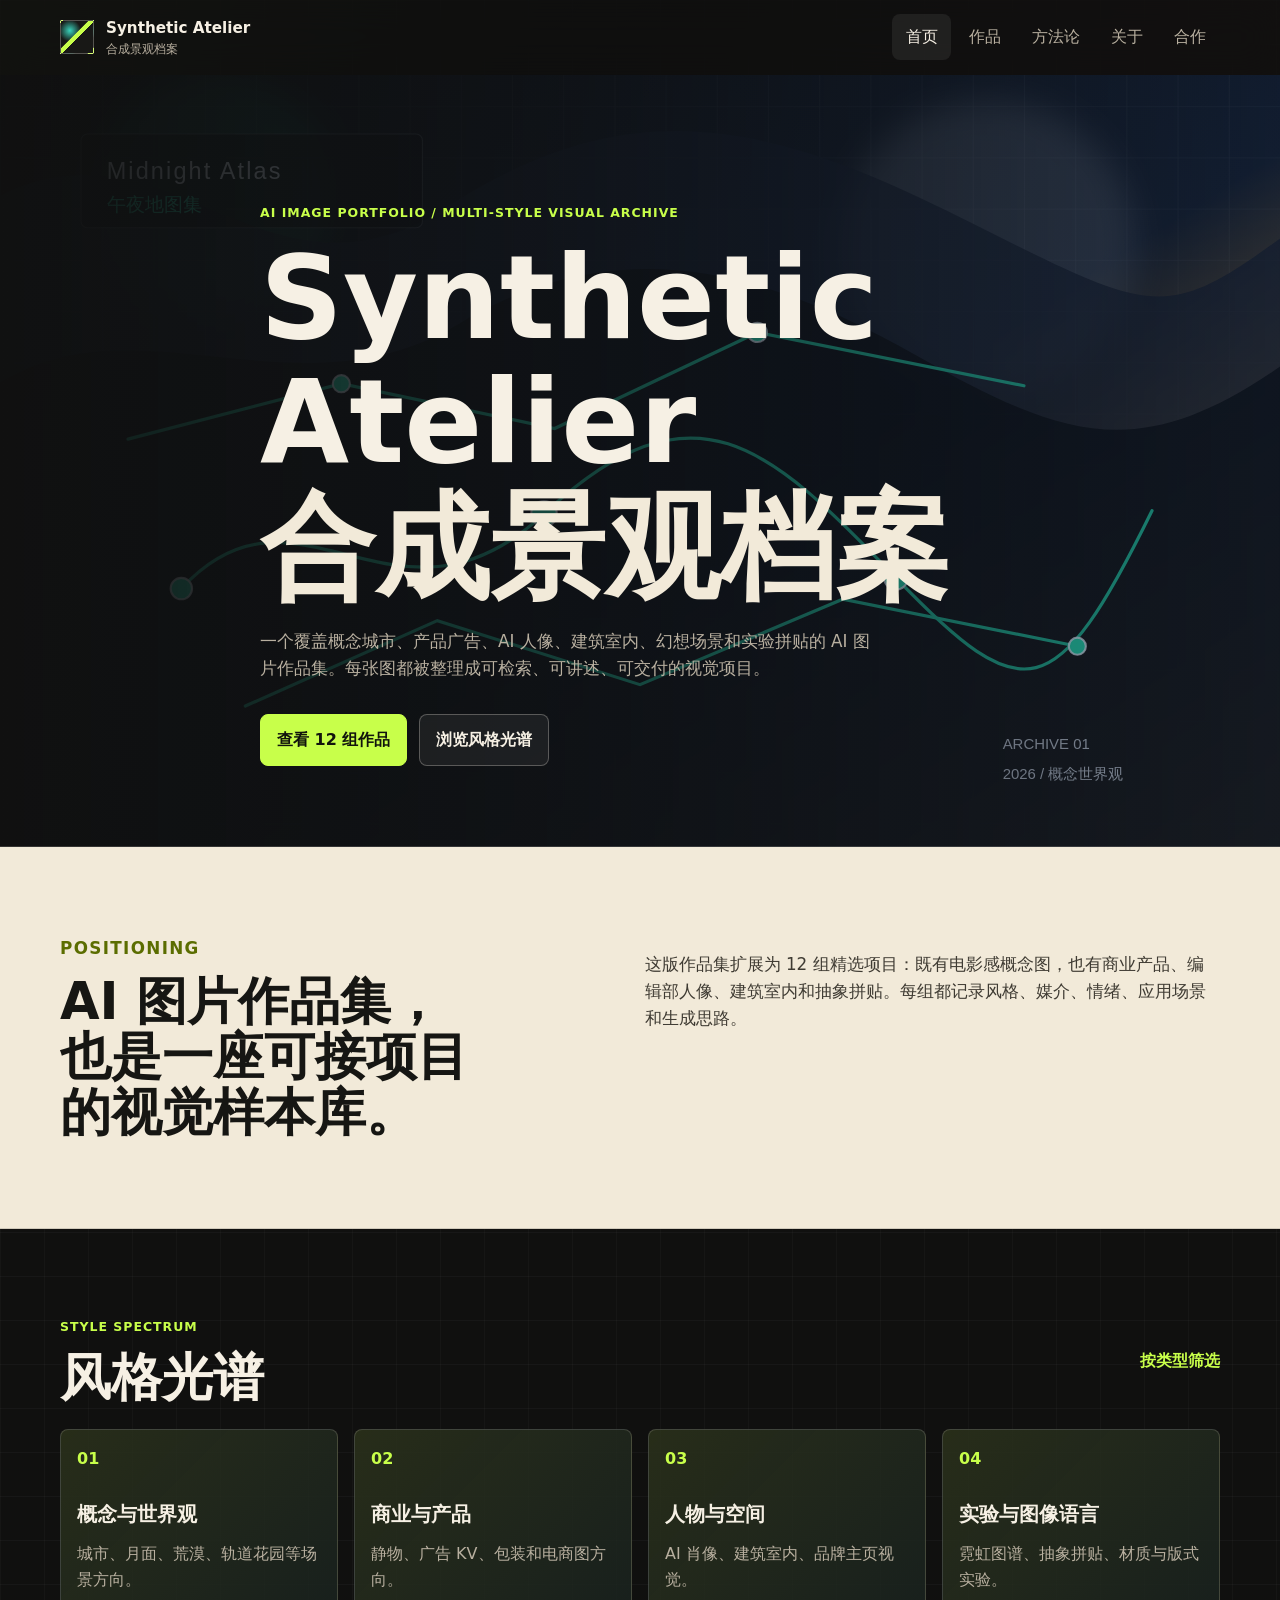
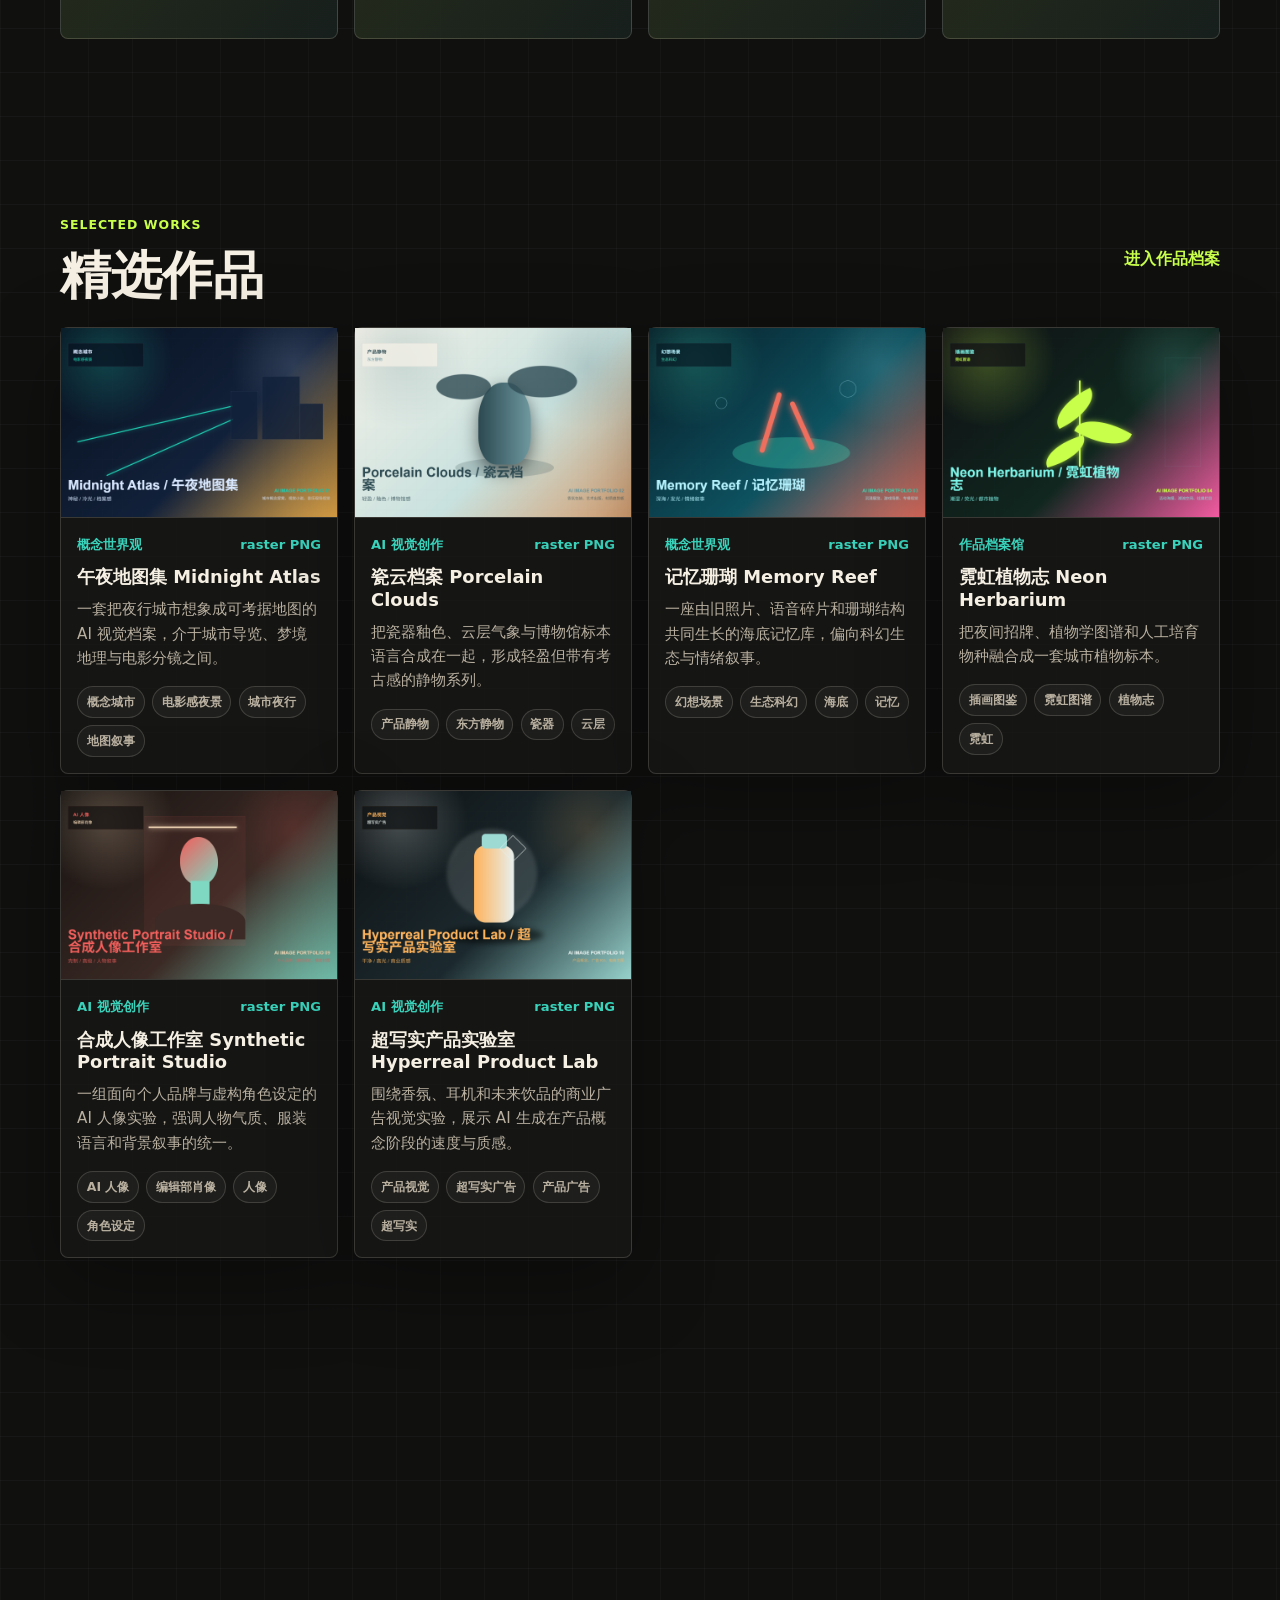
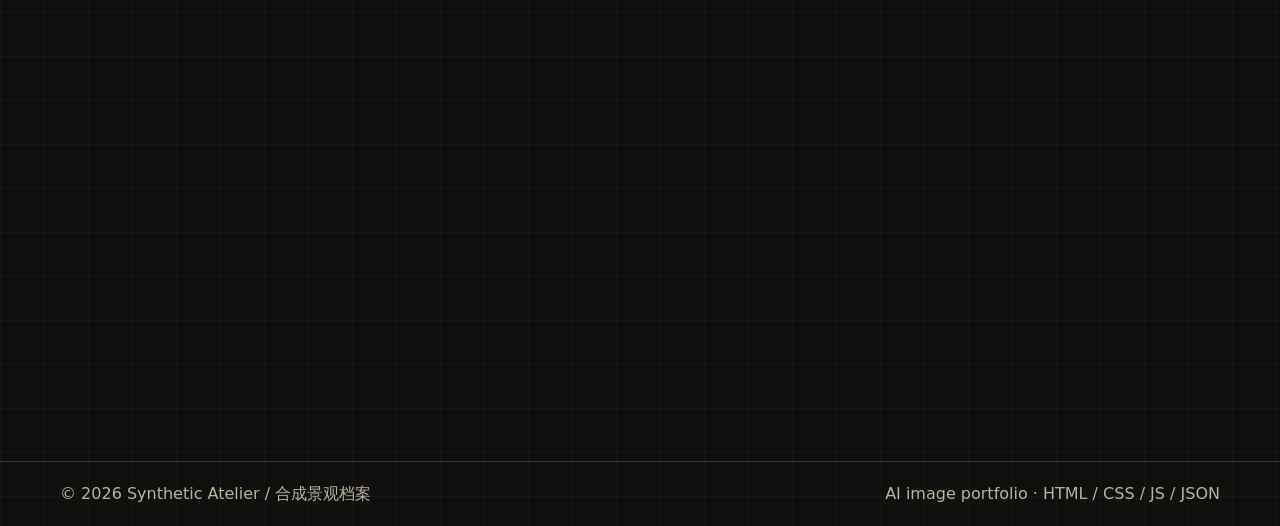
==== commit 7b9cdf31: "feat: expand ai image portfolio" ====
--- a/index.html
+++ b/index.html
@@ -4,7 +4,7 @@
     <meta charset="UTF-8">
     <meta name="viewport" content="width=device-width, initial-scale=1.0">
     <title>Synthetic Atelier / 合成景观档案</title>
-    <meta name="description" content="个人 AI 生成创作作品集，展示概念世界观、AI 视觉创作、作品档案和创作流程。">
+    <meta name="description" content="多风格 AI 图片作品集，覆盖概念城市、产品广告、AI 人像、建筑室内和实验拼贴。">
     <link rel="stylesheet" href="./styles.css">
   </head>
   <body>
@@ -12,93 +12,45 @@
     <div class="site-shell">
       <header class="topbar" id="topbar">
         <div class="topbar-inner">
-          <a class="brand" href="index.html" aria-label="Synthetic Atelier 首页">
-            <span class="brand-mark" aria-hidden="true"></span>
-            <span><strong>Synthetic Atelier</strong><small>合成景观档案</small></span>
-          </a>
-          <button class="menu-toggle" id="menuToggle" aria-label="展开菜单" aria-expanded="false" aria-controls="nav">
-            <span></span><span></span><span></span>
-          </button>
+          <a class="brand" href="index.html" aria-label="Synthetic Atelier 首页"><span class="brand-mark" aria-hidden="true"></span><span><strong>Synthetic Atelier</strong><small>合成景观档案</small></span></a>
+          <button class="menu-toggle" id="menuToggle" aria-label="展开菜单" aria-expanded="false" aria-controls="nav"><span></span><span></span><span></span></button>
           <nav class="nav" id="nav" aria-label="主导航">
             <a href="index.html" aria-current="page" class="is-active">首页</a>
-              <a href="works.html">作品</a>
-              <a href="collaboration.html">方法论</a>
-              <a href="about.html">关于</a>
-              <a href="contact.html">合作</a>
+            <a href="works.html">作品</a>
+            <a href="collaboration.html">方法论</a>
+            <a href="about.html">关于</a>
+            <a href="contact.html">合作</a>
           </nav>
         </div>
       </header>
-
       <main id="main">
         <section class="hero home-hero">
           <div class="container hero-copy">
-            <p class="eyebrow">AI Visual Portfolio / Concept World Archive</p>
+            <p class="eyebrow">AI Image Portfolio / Multi-style Visual Archive</p>
             <h1>Synthetic Atelier<br><span>合成景观档案</span></h1>
-            <p class="hero-tagline">我把 AI 生成从随机图像整理成可被理解、复用和交付的视觉档案：先建立世界观，再设计提示词，最后把迭代过程变成作品的一部分。</p>
-            <div class="hero-actions">
-              <a class="btn btn-primary" href="works.html">查看作品</a>
-              <a class="btn" href="collaboration.html">创作方法</a>
+            <p class="hero-tagline">一个覆盖概念城市、产品广告、AI 人像、建筑室内、幻想场景和实验拼贴的 AI 图片作品集。每张图都被整理成可检索、可讲述、可交付的视觉项目。</p>
+            <div class="hero-actions"><a class="btn btn-primary" href="works.html">查看 12 组作品</a><a class="btn" href="#styleSpectrum">浏览风格光谱</a></div>
+          </div>
+        </section>
+        <section class="section intro-band" aria-label="站点定位">
+          <div class="container intro-grid"><div><p class="eyebrow">Positioning</p><h2>AI 图片作品集，也是一座可接项目的视觉样本库。</h2></div><p>这版作品集扩展为 12 组精选项目：既有电影感概念图，也有商业产品、编辑部人像、建筑室内和抽象拼贴。每组都记录风格、媒介、情绪、应用场景和生成思路。</p></div>
+        </section>
+        <section class="section" id="styleSpectrum">
+          <div class="container">
+            <div class="section-header"><div><p class="eyebrow">Style Spectrum</p><h2>风格光谱</h2></div><a class="text-link" href="works.html">按类型筛选</a></div>
+            <div class="spectrum-grid">
+              <article class="spectrum-card"><span>01</span><h3>概念与世界观</h3><p>城市、月面、荒漠、轨道花园等场景方向。</p></article>
+              <article class="spectrum-card"><span>02</span><h3>商业与产品</h3><p>静物、广告 KV、包装和电商图方向。</p></article>
+              <article class="spectrum-card"><span>03</span><h3>人物与空间</h3><p>AI 肖像、建筑室内、品牌主页视觉。</p></article>
+              <article class="spectrum-card"><span>04</span><h3>实验与图像语言</h3><p>霓虹图谱、抽象拼贴、材质与版式实验。</p></article>
             </div>
           </div>
         </section>
-
-        <section class="section intro-band" aria-label="站点定位">
-          <div class="container intro-grid">
-            <div>
-              <p class="eyebrow">Positioning</p>
-              <h2>个人 AI 生成创作作品集，也是一座可接项目的视觉档案馆。</h2>
-            </div>
-            <p>站点第一版聚焦 8 个高完成度概念项目，覆盖 AI 视觉创作、概念世界观、作品档案馆和创作流程展示。每个项目都保留背景、提示词思路、迭代路径与交付说明。</p>
-          </div>
-        </section>
-
-        <section class="section">
-          <div class="container">
-            <div class="section-header">
-              <div>
-                <p class="eyebrow">Selected Works</p>
-                <h2>精选作品</h2>
-              </div>
-              <a class="text-link" href="works.html">进入作品档案</a>
-            </div>
-            <div id="featuredWorks" class="work-grid featured-grid"></div>
-          </div>
-        </section>
-
-        <section class="section method-preview">
-          <div class="container method-layout">
-            <div>
-              <p class="eyebrow">Methodology</p>
-              <h2>从提示词到作品档案，不把 AI 当成一次性灵感抽卡。</h2>
-              <p class="muted">我会先定义世界观规则和视觉约束，再生成、筛选、局部迭代，最终整理成可展示、可维护、可替换资产的项目页面。</p>
-              <a class="btn" href="collaboration.html">查看完整流程</a>
-            </div>
-            <ol class="process-list">
-              <li><span>01</span><strong>Brief</strong><p>确认主题、受众、禁区和交付格式。</p></li>
-              <li><span>02</span><strong>Prompt</strong><p>把材质、镜头、版式和情绪拆成可比较的提示词矩阵。</p></li>
-              <li><span>03</span><strong>Iteration</strong><p>记录失败样本、局部修正和系列统一标准。</p></li>
-              <li><span>04</span><strong>Archive</strong><p>输出封面、详情图、alt 文本、版权和维护说明。</p></li>
-            </ol>
-          </div>
-        </section>
-
-        <section class="section">
-          <div class="container cta-panel">
-            <p class="eyebrow">Commission</p>
-            <h2>适合需要“概念明确、视觉独特、能讲清流程”的 AI 视觉项目。</h2>
-            <a class="btn btn-primary" href="contact.html">聊一个合作方向</a>
-          </div>
-        </section>
+        <section class="section"><div class="container"><div class="section-header"><div><p class="eyebrow">Selected Works</p><h2>精选作品</h2></div><a class="text-link" href="works.html">进入作品档案</a></div><div id="featuredWorks" class="work-grid featured-grid"></div></div></section>
+        <section class="section method-preview"><div class="container method-layout"><div><p class="eyebrow">Methodology</p><h2>从风格样本到可交付图片，不把 AI 当作随机抽卡。</h2><p class="muted">我会先定义类型、情绪、镜头、材质和使用场景，再把图片整理成可筛选作品集。</p><a class="btn" href="collaboration.html">查看完整流程</a></div><ol class="process-list"><li><span>01</span><strong>Type</strong><p>先确定图片类型：人像、产品、建筑、概念或抽象。</p></li><li><span>02</span><strong>Style</strong><p>再收束风格、色彩和媒介感，保证系列不是散图。</p></li><li><span>03</span><strong>Image</strong><p>生成或渲染主视觉，并补充详情图解释方向。</p></li><li><span>04</span><strong>Archive</strong><p>归档为 JSON 数据、图片资产和可访问页面。</p></li></ol></div></section>
       </main>
-
-      <footer class="footer">
-        <div class="container footer-inner">
-          <p>© <span class="current-year"></span> Synthetic Atelier / 合成景观档案</p>
-          <p>AI visual portfolio · HTML / CSS / JS / JSON</p>
-        </div>
-      </footer>
+      <footer class="footer"><div class="container footer-inner"><p>© <span class="current-year"></span> Synthetic Atelier / 合成景观档案</p><p>AI image portfolio · HTML / CSS / JS / JSON</p></div></footer>
     </div>
-
     <script src="./safe-dom.js"></script>
     <script src="./data-loader.js"></script>
     <script src="./script.js"></script>
--- a/styles.css
+++ b/styles.css
@@ -867,6 +867,11 @@
     font-size: clamp(2.7rem, 16vw, 5rem);
   }
 
+  .work-hero h1 {
+    font-size: clamp(2.4rem, 12vw, 3.2rem);
+    max-width: 8ch;
+  }
+
   h2 {
     font-size: clamp(1.8rem, 9vw, 3rem);
   }
@@ -912,3 +917,78 @@
     transform: none;
   }
 }
+
+/* AI portfolio expansion */
+
+.spectrum-grid {
+  display: grid;
+  grid-template-columns: repeat(4, minmax(0, 1fr));
+  gap: 1rem;
+}
+
+.spectrum-card {
+  min-height: 210px;
+  padding: 1rem;
+  border: 1px solid var(--line);
+  border-radius: var(--radius);
+  background: linear-gradient(135deg, rgba(200,255,74,.1), rgba(57,211,188,.05)), rgba(24,24,22,.78);
+}
+
+.spectrum-card span {
+  display: inline-flex;
+  margin-bottom: 2rem;
+  color: var(--accent);
+  font-weight: 900;
+}
+
+.spectrum-card p,
+.work-facets,
+.meta-strip {
+  color: var(--muted);
+}
+
+.filter-group {
+  display: grid;
+  gap: .45rem;
+}
+
+.filter-label {
+  color: var(--accent-2);
+  font-size: .82rem;
+  font-weight: 900;
+}
+
+.work-facets,
+.meta-strip {
+  display: flex;
+  flex-wrap: wrap;
+  gap: .45rem;
+  margin: 0 0 .85rem;
+  font-size: .78rem;
+}
+
+.work-facets span,
+.meta-strip span {
+  padding: .28rem .5rem;
+  border: 1px solid var(--line);
+  border-radius: 999px;
+  background: rgba(255,255,255,.035);
+}
+
+.work-thumb img[src$=".png"],
+.work-hero-image[src$=".png"],
+.detail-gallery img[src$=".png"] {
+  image-rendering: auto;
+}
+
+@media (max-width: 980px) {
+  .spectrum-grid {
+    grid-template-columns: repeat(2, minmax(0, 1fr));
+  }
+}
+
+@media (max-width: 760px) {
+  .spectrum-grid {
+    grid-template-columns: 1fr;
+  }
+}
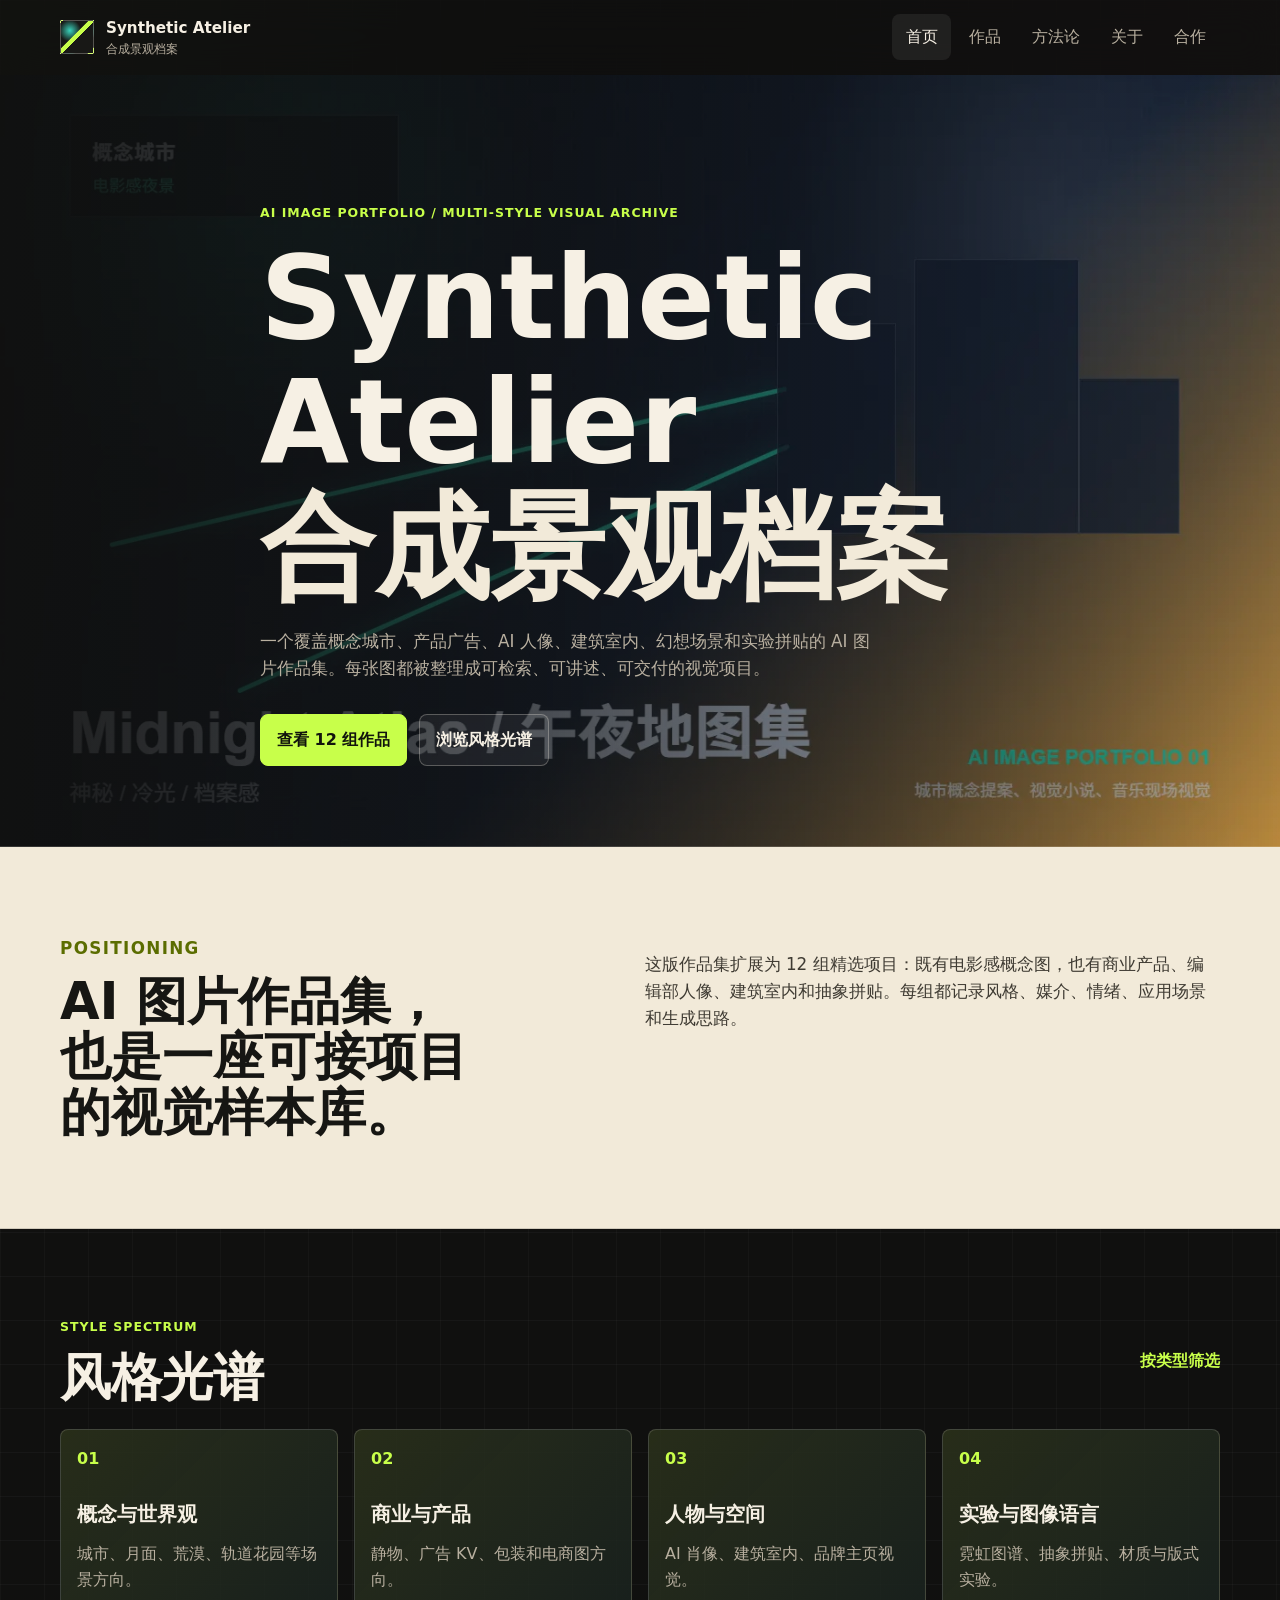
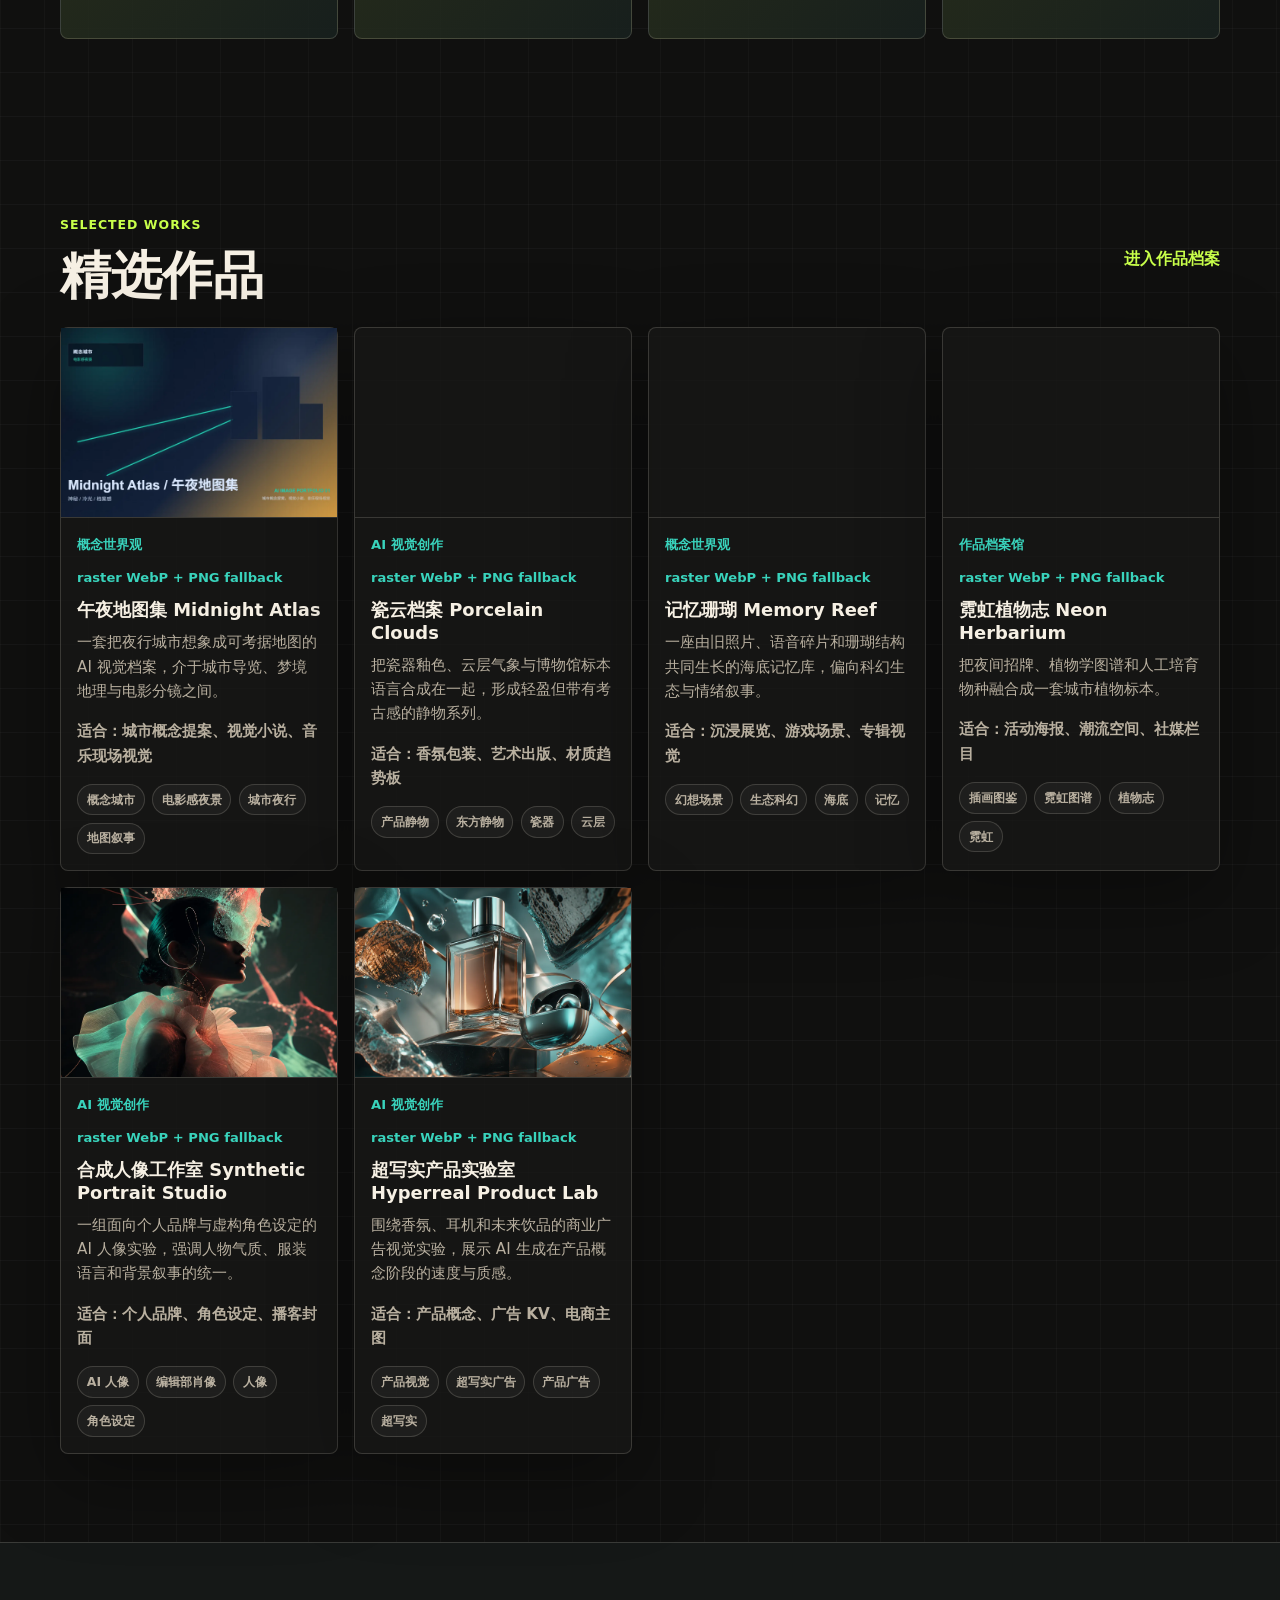
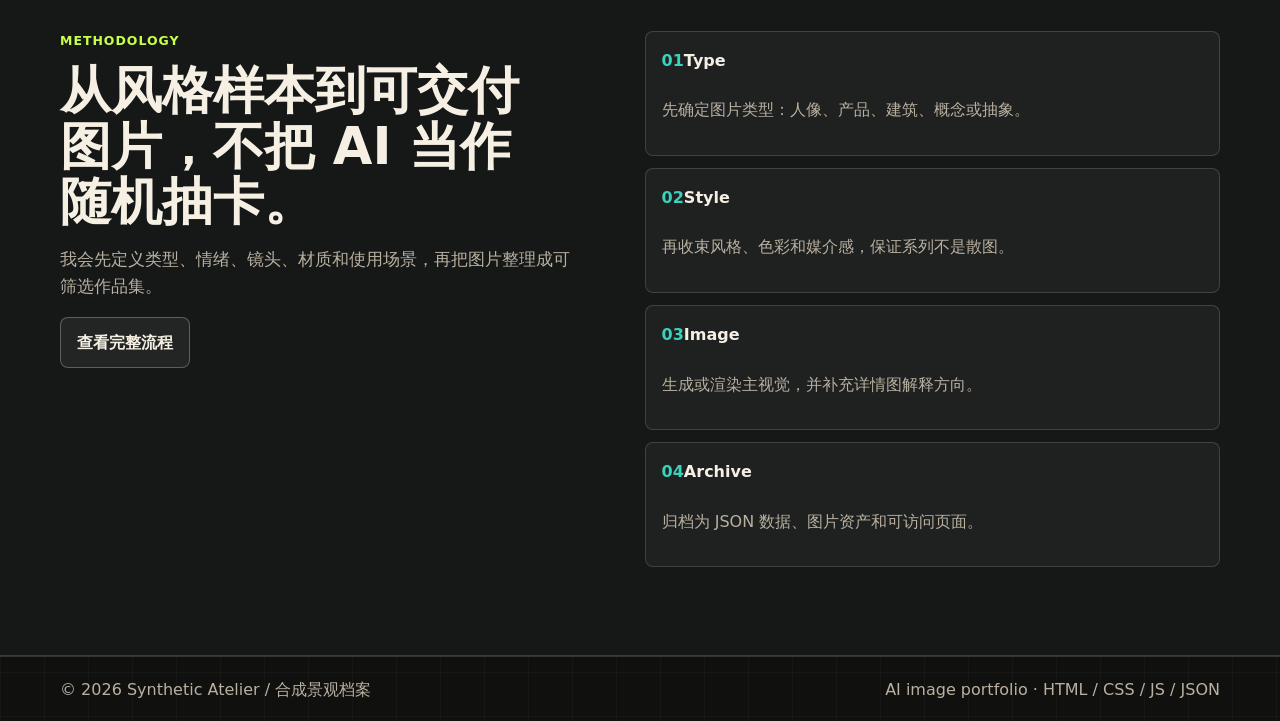
==== commit 735c5e22: "perf: add webp covers and social metadata" ====
--- a/index.html
+++ b/index.html
@@ -5,6 +5,14 @@
     <meta name="viewport" content="width=device-width, initial-scale=1.0">
     <title>Synthetic Atelier / 合成景观档案</title>
     <meta name="description" content="多风格 AI 图片作品集，覆盖概念城市、产品广告、AI 人像、建筑室内和实验拼贴。">
+    <meta property="og:type" content="website">
+    <meta property="og:title" content="Synthetic Atelier / 合成景观档案">
+    <meta property="og:description" content="多风格 AI 图片作品集，覆盖概念城市、产品广告、AI 人像、建筑室内和实验拼贴。">
+    <meta property="og:image" content="./assets/works/midnight-atlas/cover.webp">
+    <meta name="twitter:card" content="summary_large_image">
+    <meta name="twitter:title" content="Synthetic Atelier / 合成景观档案">
+    <meta name="twitter:description" content="多风格 AI 图片作品集，覆盖概念城市、产品广告、AI 人像、建筑室内和实验拼贴。">
+    <meta name="twitter:image" content="./assets/works/midnight-atlas/cover.webp">
     <link rel="stylesheet" href="./styles.css">
   </head>
   <body>
--- a/styles.css
+++ b/styles.css
@@ -200,7 +200,7 @@
   padding: 8rem 0 5rem;
   background:
     linear-gradient(90deg, rgba(16,16,15,.94) 0%, rgba(16,16,15,.72) 42%, rgba(16,16,15,.24) 100%),
-    url("./assets/works/midnight-atlas/cover.svg") center / cover no-repeat;
+    url("./assets/works/midnight-atlas/cover.webp") center / cover no-repeat;
 }
 
 .hero-copy {
@@ -976,9 +976,23 @@
 }
 
 .work-thumb img[src$=".png"],
+.work-thumb img[src$=".webp"],
 .work-hero-image[src$=".png"],
+.work-hero-image[src$=".webp"],
 .detail-gallery img[src$=".png"] {
   image-rendering: auto;
+}
+
+.use-case {
+  margin-top: -.35rem;
+  color: var(--accent-2);
+  font-size: .86rem;
+  font-weight: 800;
+}
+
+.use-case-hero {
+  margin: 1rem 0 0;
+  max-width: 56ch;
 }
 
 @media (max-width: 980px) {
